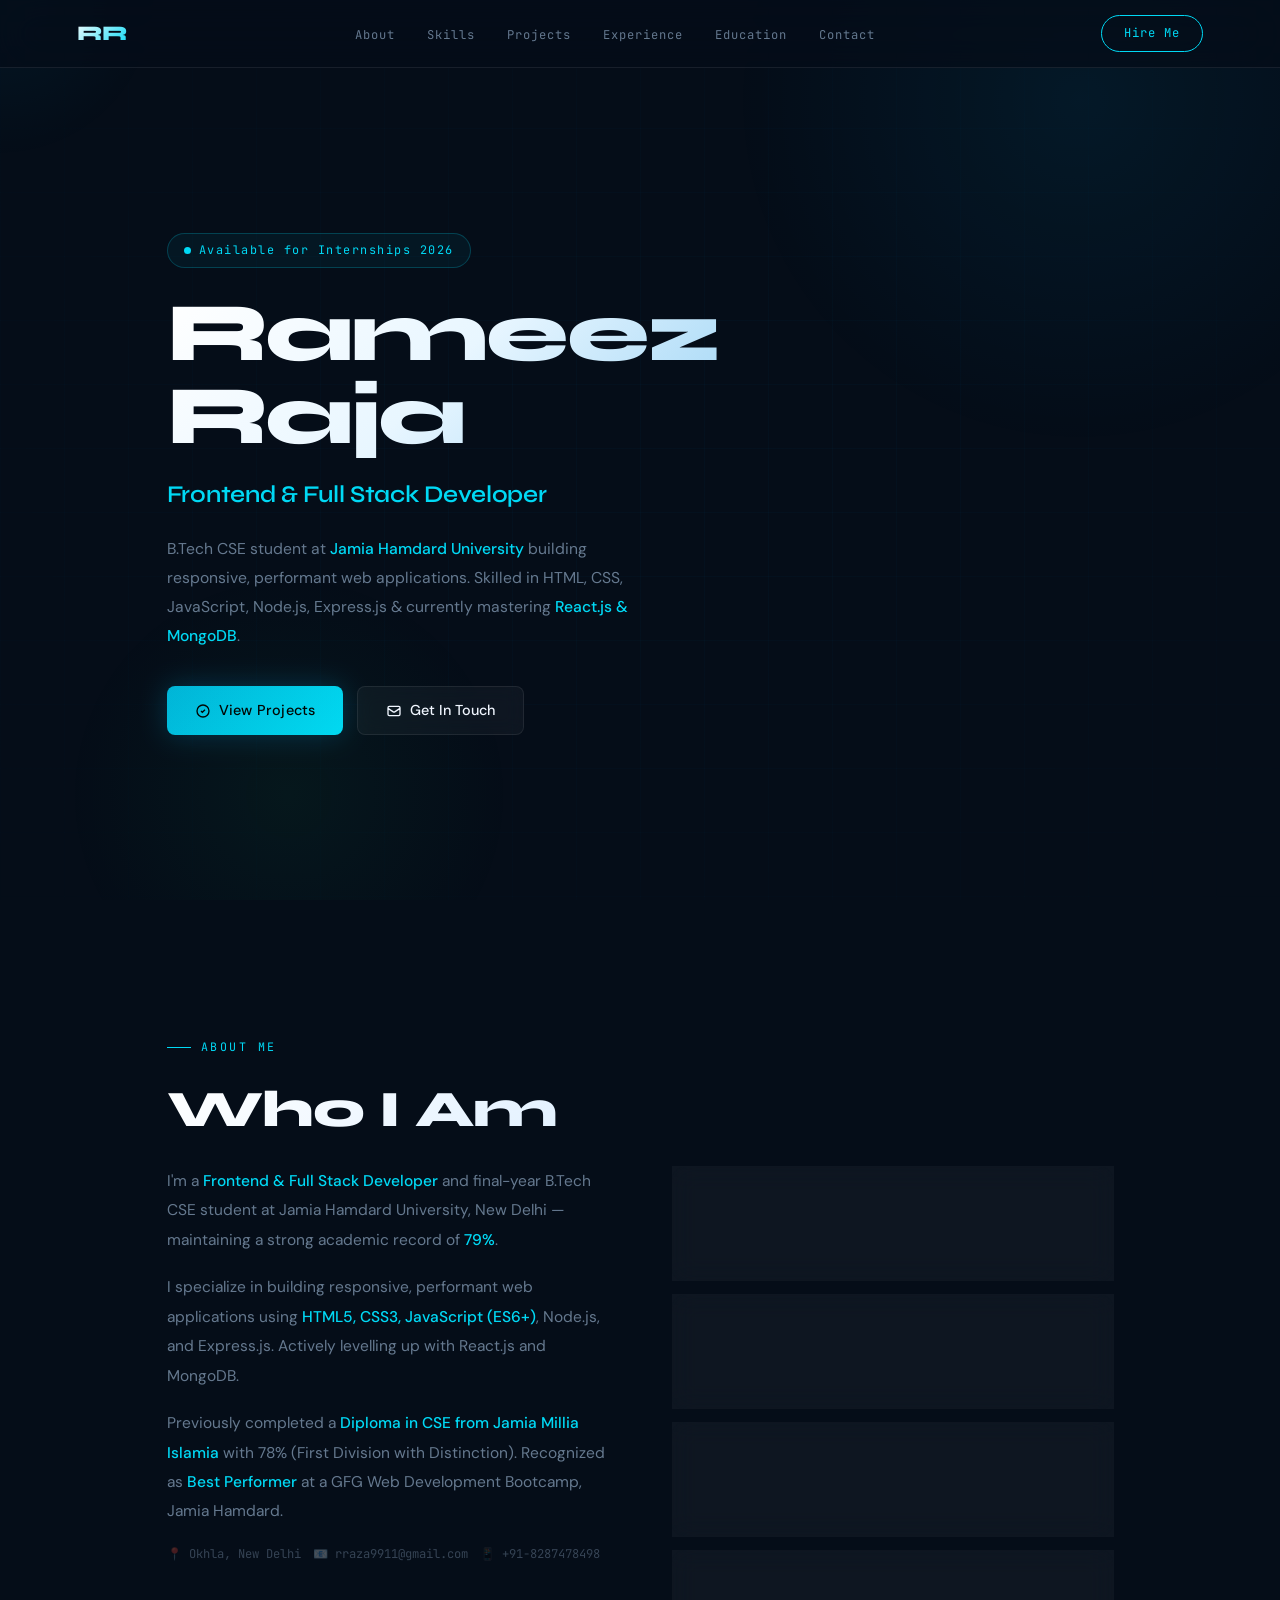
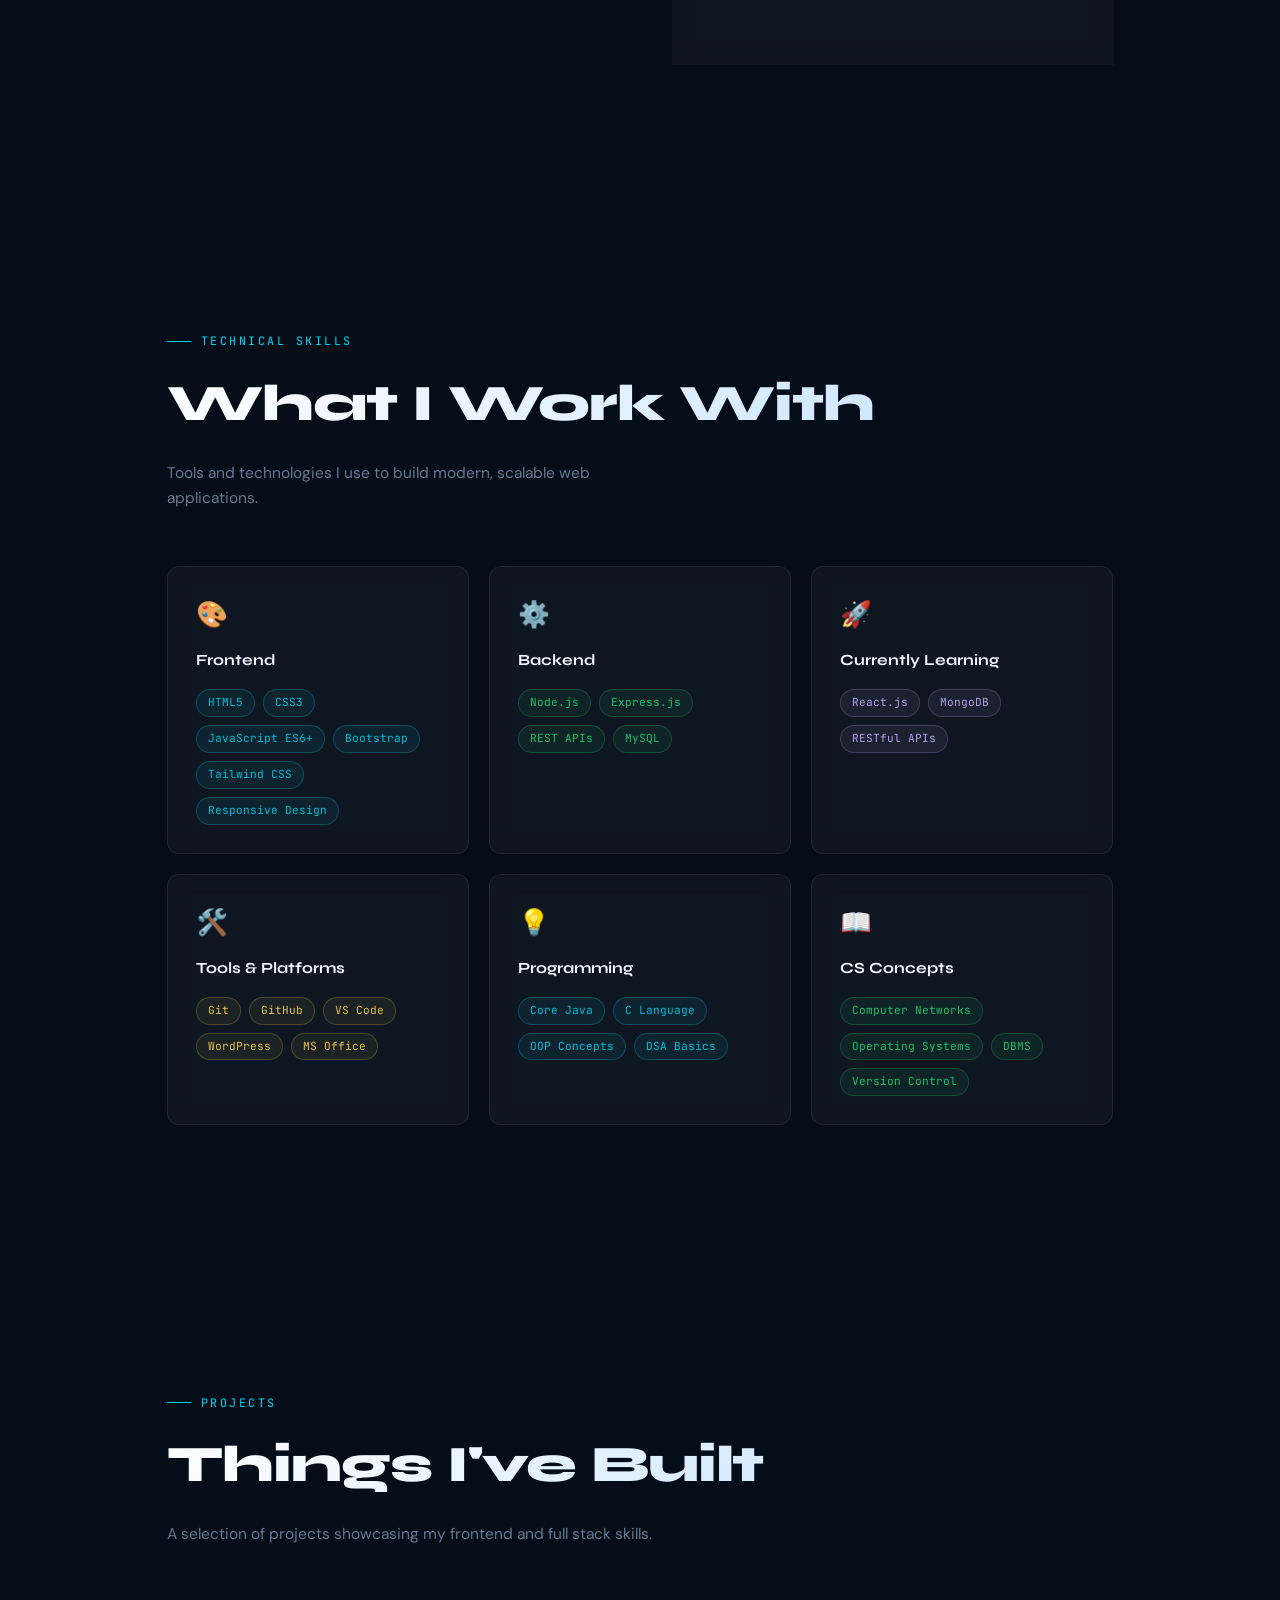
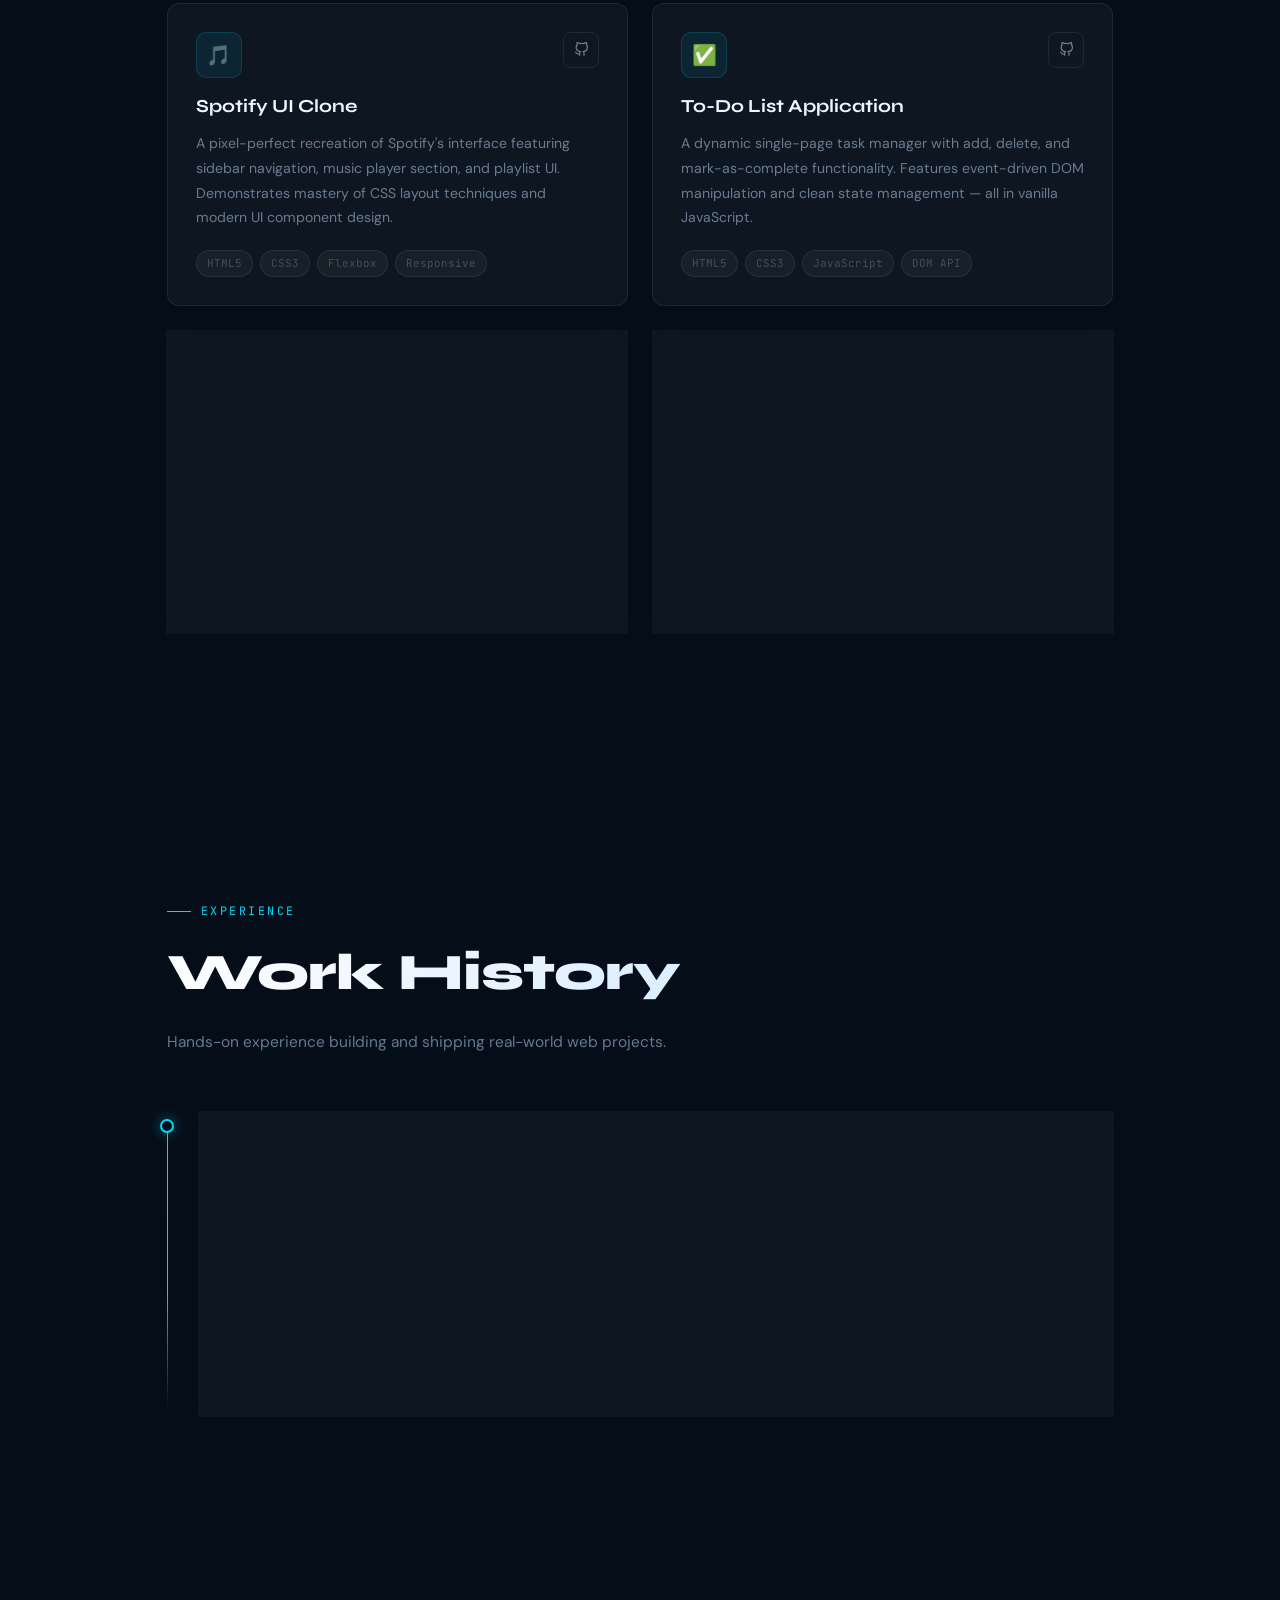
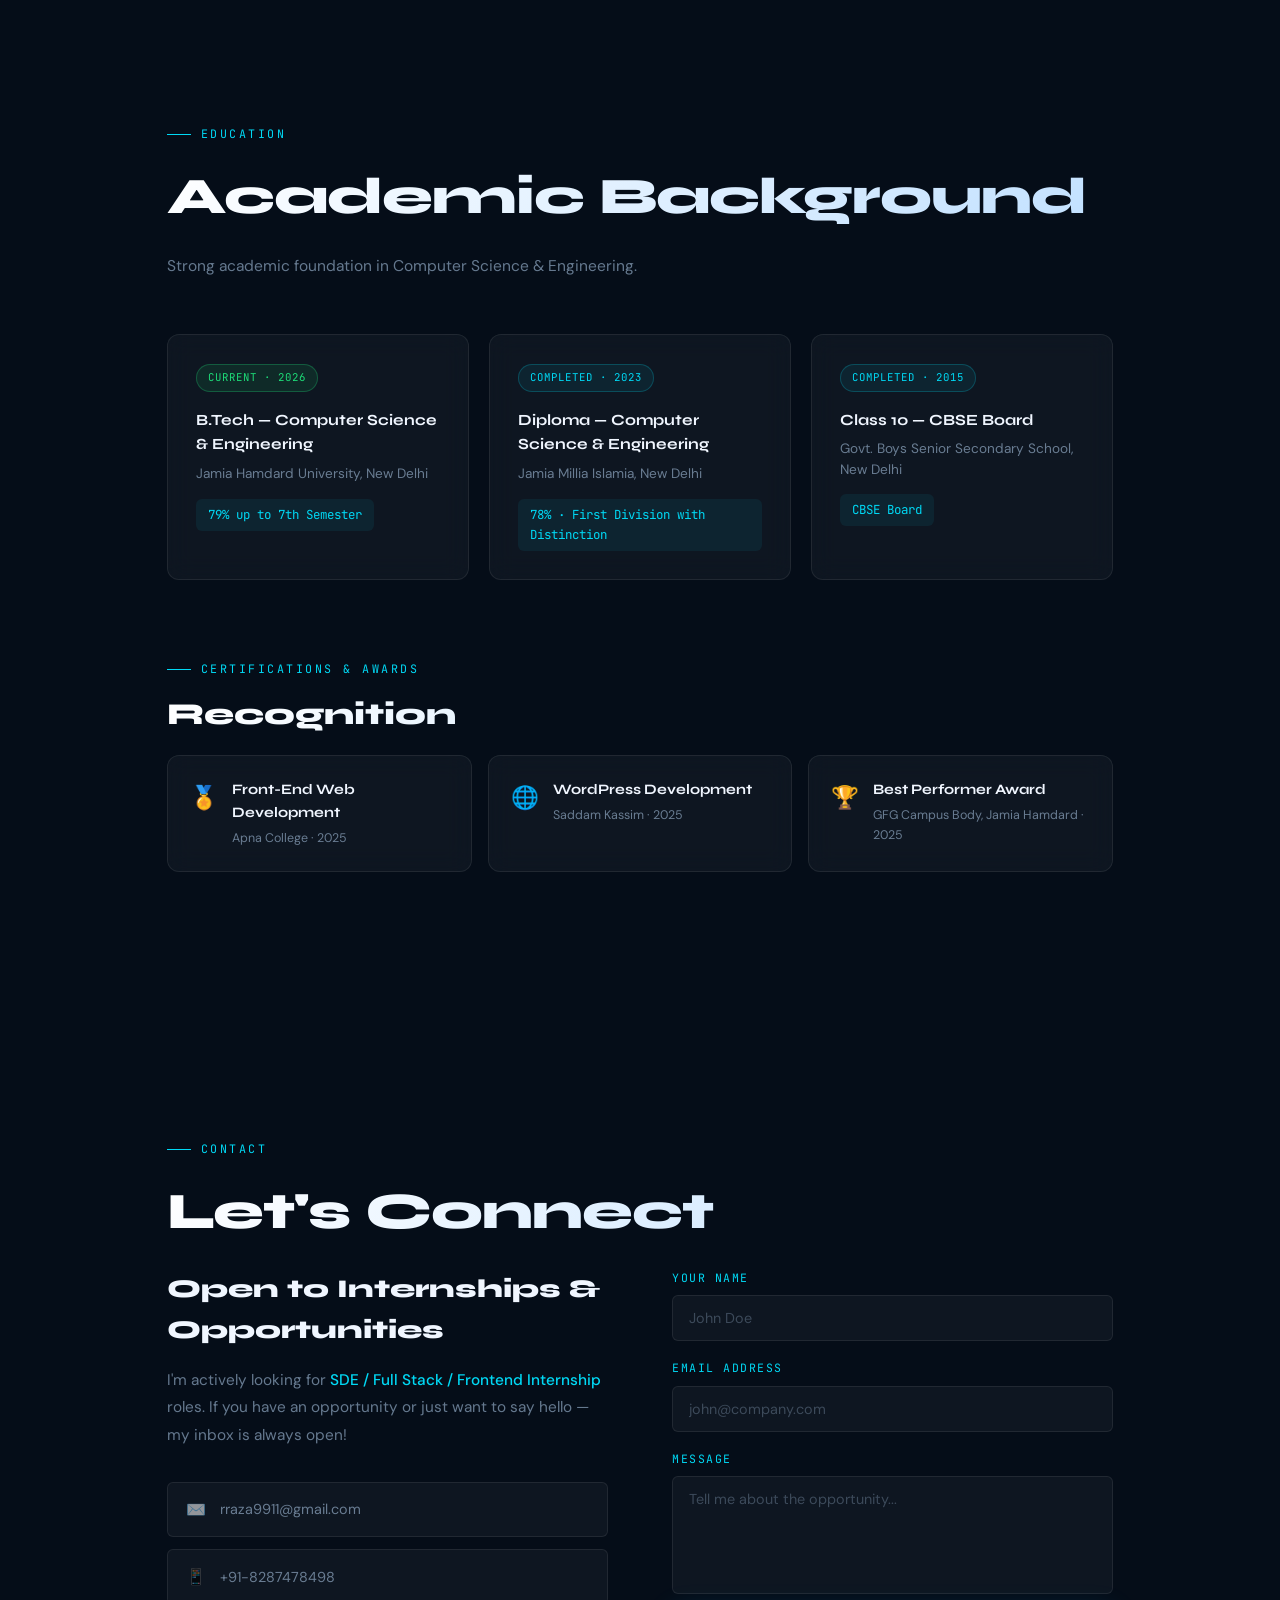
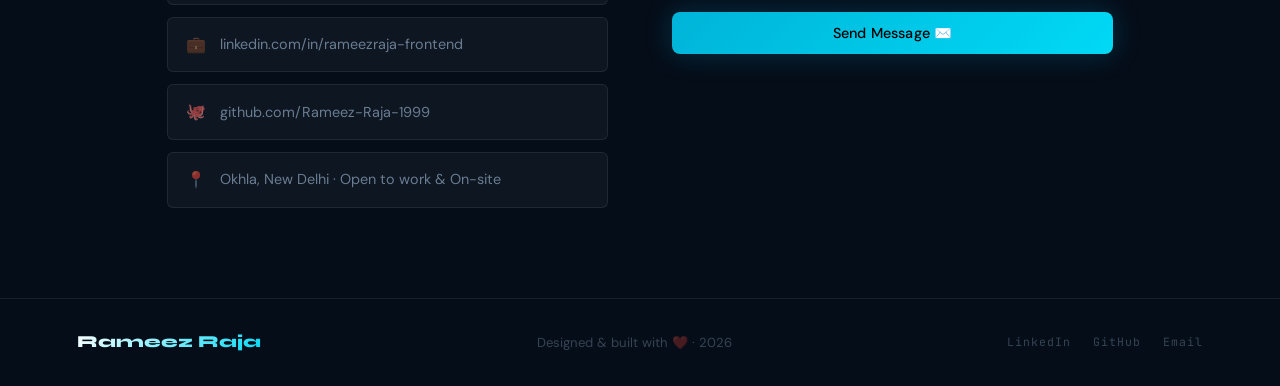
==== rameez-portfolio/index.html @ 429cf938 "uploding files on github" ====
<!DOCTYPE html>
<html lang="en">
<head>
<meta charset="UTF-8"/>
<meta name="viewport" content="width=device-width, initial-scale=1.0"/>
<title>Rameez Raja — Frontend Developer</title>
<link rel="preconnect" href="https://fonts.googleapis.com"/>
<link rel="preconnect" href="https://fonts.gstatic.com" crossorigin/>
<link href="https://fonts.googleapis.com/css2?family=Syne:wght@400;600;700;800&family=DM+Sans:ital,opsz,wght@0,9..40,300;0,9..40,400;0,9..40,500;1,9..40,300&family=JetBrains+Mono:wght@300;400;500&display=swap" rel="stylesheet"/>
<link rel="stylesheet" href="style.css"/>
</head>
<body>

<div class="grid-bg"></div>
<div class="cursor-glow" id="cursorGlow"></div>

<!-- MOBILE MENU -->
<div class="mobile-menu" id="mobileMenu">
  <a href="#about"      onclick="closeMobile()">About</a>
  <a href="#skills"     onclick="closeMobile()">Skills</a>
  <a href="#projects"   onclick="closeMobile()">Projects</a>
  <a href="#experience" onclick="closeMobile()">Experience</a>
  <a href="#education"  onclick="closeMobile()">Education</a>
  <a href="#contact"    onclick="closeMobile()">Contact</a>
</div>

<!-- NAVBAR -->
<nav id="navbar">
  <a href="#" class="nav-logo">RR</a>
  <ul class="nav-links">
    <li><a href="#about">About</a></li>
    <li><a href="#skills">Skills</a></li>
    <li><a href="#projects">Projects</a></li>
    <li><a href="#experience">Experience</a></li>
    <li><a href="#education">Education</a></li>
    <li><a href="#contact">Contact</a></li>
  </ul>
  <a href="mailto:rraza9911@gmail.com" class="nav-cta">Hire Me</a>
  <div class="hamburger" id="hamburger" onclick="toggleMenu()">
    <span></span><span></span><span></span>
  </div>
</nav>

<!-- ═══ HERO ═══ -->
<section id="hero">
  <div class="hero-glow-1"></div>
  <div class="hero-glow-2"></div>
  <div class="container">
    <div class="hero-inner">

      <!-- LEFT: Text -->
      <div class="hero-content">
        <div class="hero-tag">
          <span class="hero-tag-dot"></span>
          Available for Internships 2026
        </div>
        <h1 class="hero-name">Rameez<br/>Raja</h1>
        <div class="hero-title">Frontend &amp; Full Stack Developer</div>
        <p class="hero-desc">
          B.Tech CSE student at <span class="hl">Jamia Hamdard University</span> building responsive,
          performant web applications. Skilled in HTML, CSS, JavaScript, Node.js, Express.js &amp;
          currently mastering <span class="hl">React.js &amp; MongoDB</span>.
        </p>
        <div class="hero-btns">
          <a href="#projects" class="btn-primary">
            <svg width="16" height="16" fill="none" stroke="currentColor" stroke-width="2" viewBox="0 0 24 24"><path d="M9 12l2 2 4-4m6 2a9 9 0 11-18 0 9 9 0 0118 0z"/></svg>
            View Projects
          </a>
          <a href="mailto:rraza9911@gmail.com" class="btn-outline">
            <svg width="16" height="16" fill="none" stroke="currentColor" stroke-width="2" viewBox="0 0 24 24"><path d="M3 8l7.89 5.26a2 2 0 002.22 0L21 8M5 19h14a2 2 0 002-2V7a2 2 0 00-2-2H5a2 2 0 00-2 2v10a2 2 0 002 2z"/></svg>
            Get In Touch
          </a>
        </div>
      </div>

      <!-- RIGHT: Code card -->
      <!-- <div class="hero-visual">
        <div class="code-card">
          <div class="code-card-header">
            <div class="dot-red"></div>
            <div class="dot-yellow"></div>
            <div class="dot-green-d"></div>
            <span class="code-file">developer.js</span>
          </div>
          <div class="code-body">
            <div class="code-line"><span class="c-ln">1</span><span class="c-kw">const</span> <span class="c-fn">developer</span> <span class="c-wh">=</span> <span class="c-wh">{</span></div>
            <div class="code-line"><span class="c-ln">2</span>&nbsp;&nbsp;<span class="c-cy">name</span><span class="c-wh">:</span> <span class="c-str">'Rameez Raja'</span><span class="c-wh">,</span></div>
            <div class="code-line"><span class="c-ln">3</span>&nbsp;&nbsp;<span class="c-cy">role</span><span class="c-wh">:</span> <span class="c-str">'Full Stack Dev'</span><span class="c-wh">,</span></div>
            <div class="code-line"><span class="c-ln">4</span>&nbsp;&nbsp;<span class="c-cy">stack</span><span class="c-wh">: [</span><span class="c-str">'HTML'</span><span class="c-wh">,</span> <span class="c-str">'CSS'</span><span class="c-wh">,</span></div>
            <div class="code-line"><span class="c-ln">5</span>&nbsp;&nbsp;&nbsp;&nbsp;&nbsp;&nbsp;&nbsp;&nbsp;&nbsp;&nbsp;<span class="c-str">'JS'</span><span class="c-wh">,</span> <span class="c-str">'Node'</span><span class="c-wh">,</span> <span class="c-str">'Express'</span><span class="c-wh">],</span></div>
            <div class="code-line"><span class="c-ln">6</span>&nbsp;&nbsp;<span class="c-cy">learning</span><span class="c-wh">: [</span><span class="c-str">'React.js'</span><span class="c-wh">,</span> <span class="c-str">'MongoDB'</span><span class="c-wh">],</span></div>
            <div class="code-line"><span class="c-ln">7</span>&nbsp;&nbsp;<span class="c-cy">cgpa</span><span class="c-wh">:</span> <span class="c-num">79</span><span class="c-wh">,</span></div>
            <div class="code-line"><span class="c-ln">8</span>&nbsp;&nbsp;<span class="c-cy">openTo</span><span class="c-wh">:</span> <span class="c-str">'Internships'</span><span class="c-wh">,</span></div>
            <div class="code-line"><span class="c-ln">9</span>&nbsp;&nbsp;<span class="c-fn">build</span><span class="c-wh">: () =&gt;</span> <span class="c-gr">'scalable apps'</span></div>
            <div class="code-line"><span class="c-ln">10</span><span class="c-wh">};</span></div>
            <div class="code-line"><span class="c-ln">11</span>&nbsp;</div>
            <div class="code-line"><span class="c-ln">12</span><span class="c-cm">// crafting clean UI ✨</span></div>
          </div>
        </div>
        <div class="hero-stats">
          <div class="stat-chip">
            <div class="stat-num">4+</div>
            <div class="stat-lbl">PROJECTS</div>
          </div>
          <div class="stat-chip">
            <div class="stat-num">79%</div>
            <div class="stat-lbl">CGPA</div>
          </div>
          <div class="stat-chip">
            <div class="stat-num">3</div>
            <div class="stat-lbl">CERTS</div>
          </div>
        </div>
      </div> -->

    </div>
  </div>
</section>

<!-- ═══ ABOUT ═══ -->
<section id="about">
  <div class="container">
    <div class="reveal">
      <div class="section-label">About Me</div>
      <h2 class="section-title">Who I Am</h2>
    </div>
    <div class="about-grid reveal">
      <div class="about-text">
        <p>
          I'm a <span class="hl">Frontend &amp; Full Stack Developer</span> and final-year B.Tech CSE
          student at Jamia Hamdard University, New Delhi — maintaining a strong academic record of
          <span class="hl">79%</span>.
        </p>
        <p>
          I specialize in building responsive, performant web applications using
          <span class="hl">HTML5, CSS3, JavaScript (ES6+)</span>, Node.js, and Express.js.
          Actively levelling up with React.js and MongoDB.
        </p>
        <p>
          Previously completed a <span class="hl">Diploma in CSE from Jamia Millia Islamia</span>
          with 78% (First Division with Distinction). Recognized as
          <span class="hl">Best Performer</span> at a GFG Web Development Bootcamp, Jamia Hamdard.
        </p>
        <div class="about-meta">
          <span>📍 Okhla, New Delhi</span>
          <span>📧 rraza9911@gmail.com</span>
          <span>📱 +91-8287478498</span>
        </div>
      </div>
      <div class="about-cards">
        <div class="about-card">
          <div class="about-card-icon">🎯</div>
          <div>
            <h4>Goal-Oriented</h4>
            <p>Seeking SDE / Full Stack Internship roles at product-based companies in 2026.</p>
          </div>
        </div>
        <div class="about-card">
          <div class="about-card-icon">🏆</div>
          <div>
            <h4>Best Performer Award</h4>
            <p>Recognized by GFG Campus Body, Jamia Hamdard for exceptional Web Dev Bootcamp performance.</p>
          </div>
        </div>
        <div class="about-card">
          <div class="about-card-icon">📚</div>
          <div>
            <h4>Continuous Learner</h4>
            <p>Currently deepening expertise in React.js, MongoDB, and RESTful API design.</p>
          </div>
        </div>
        <div class="about-card">
          <div class="about-card-icon">💻</div>
          <div>
            <h4>Clean Code Advocate</h4>
            <p>Focused on performance optimization, scalable design, and maintainable codebases.</p>
          </div>
        </div>
      </div>
    </div>
  </div>
</section>

<!-- ═══ SKILLS ═══ -->
<section id="skills">
  <div class="container">
    <div class="reveal">
      <div class="section-label">Technical Skills</div>
      <h2 class="section-title">What I Work With</h2>
      <p class="section-sub">Tools and technologies I use to build modern, scalable web applications.</p>
    </div>
    <div class="skills-grid reveal">
      <div class="skill-category">
        <div class="skill-cat-icon">🎨</div>
        <div class="skill-cat-title">Frontend</div>
        <div class="skill-tags">
          <span class="skill-tag cyan">HTML5</span>
          <span class="skill-tag cyan">CSS3</span>
          <span class="skill-tag cyan">JavaScript ES6+</span>
          <span class="skill-tag cyan">Bootstrap</span>
          <span class="skill-tag cyan">Tailwind CSS</span>
          <span class="skill-tag cyan">Responsive Design</span>
        </div>
      </div>
      <div class="skill-category">
        <div class="skill-cat-icon">⚙️</div>
        <div class="skill-cat-title">Backend</div>
        <div class="skill-tags">
          <span class="skill-tag green">Node.js</span>
          <span class="skill-tag green">Express.js</span>
          <span class="skill-tag green">REST APIs</span>
          <span class="skill-tag green">MySQL</span>
        </div>
      </div>
      <div class="skill-category">
        <div class="skill-cat-icon">🚀</div>
        <div class="skill-cat-title">Currently Learning</div>
        <div class="skill-tags">
          <span class="skill-tag purple">React.js</span>
          <span class="skill-tag purple">MongoDB</span>
          <span class="skill-tag purple">RESTful APIs</span>
        </div>
      </div>
      <div class="skill-category">
        <div class="skill-cat-icon">🛠️</div>
        <div class="skill-cat-title">Tools &amp; Platforms</div>
        <div class="skill-tags">
          <span class="skill-tag yellow">Git</span>
          <span class="skill-tag yellow">GitHub</span>
          <span class="skill-tag yellow">VS Code</span>
          <span class="skill-tag yellow">WordPress</span>
          <span class="skill-tag yellow">MS Office</span>
        </div>
      </div>
      <div class="skill-category">
        <div class="skill-cat-icon">💡</div>
        <div class="skill-cat-title">Programming</div>
        <div class="skill-tags">
          <span class="skill-tag cyan">Core Java</span>
          <span class="skill-tag cyan">C Language</span>
          <span class="skill-tag cyan">OOP Concepts</span>
          <span class="skill-tag cyan">DSA Basics</span>
        </div>
      </div>
      <div class="skill-category">
        <div class="skill-cat-icon">📖</div>
        <div class="skill-cat-title">CS Concepts</div>
        <div class="skill-tags">
          <span class="skill-tag green">Computer Networks</span>
          <span class="skill-tag green">Operating Systems</span>
          <span class="skill-tag green">DBMS</span>
          <span class="skill-tag green">Version Control</span>
        </div>
      </div>
    </div>
  </div>
</section>

<!-- ═══ PROJECTS ═══ -->
<section id="projects">
  <div class="container">
    <div class="reveal">
      <div class="section-label">Projects</div>
      <h2 class="section-title">Things I've Built</h2>
      <p class="section-sub">A selection of projects showcasing my frontend and full stack skills.</p>
    </div>
    <div class="projects-grid reveal">

      <div class="project-card">
        <div class="project-header">
          <div class="project-icon">🎵</div>
          <div class="project-links">
            <a href="https://github.com/Rameez-Raja-1999" target="_blank" class="project-link" title="GitHub">
              <svg width="15" height="15" fill="none" stroke="currentColor" stroke-width="2" viewBox="0 0 24 24"><path d="M9 19c-5 1.5-5-2.5-7-3m14 6v-3.87a3.37 3.37 0 00-.94-2.61c3.14-.35 6.44-1.54 6.44-7A5.44 5.44 0 0020 4.77 5.07 5.07 0 0019.91 1S18.73.65 16 2.48a13.38 13.38 0 00-7 0C6.27.65 5.09 1 5.09 1A5.07 5.07 0 005 4.77a5.44 5.44 0 00-1.5 3.78c0 5.42 3.3 6.61 6.44 7A3.37 3.37 0 009 18.13V22"/></svg>
            </a>
          </div>
        </div>
        <div class="project-title">Spotify UI Clone</div>
        <div class="project-desc">A pixel-perfect recreation of Spotify's interface featuring sidebar navigation, music player section, and playlist UI. Demonstrates mastery of CSS layout techniques and modern UI component design.</div>
        <div class="project-tech">
          <span class="tech-badge">HTML5</span>
          <span class="tech-badge">CSS3</span>
          <span class="tech-badge">Flexbox</span>
          <span class="tech-badge">Responsive</span>
        </div>
      </div>

      <div class="project-card">
        <div class="project-header">
          <div class="project-icon">✅</div>
          <div class="project-links">
            <a href="https://github.com/Rameez-Raja-1999" target="_blank" class="project-link" title="GitHub">
              <svg width="15" height="15" fill="none" stroke="currentColor" stroke-width="2" viewBox="0 0 24 24"><path d="M9 19c-5 1.5-5-2.5-7-3m14 6v-3.87a3.37 3.37 0 00-.94-2.61c3.14-.35 6.44-1.54 6.44-7A5.44 5.44 0 0020 4.77 5.07 5.07 0 0019.91 1S18.73.65 16 2.48a13.38 13.38 0 00-7 0C6.27.65 5.09 1 5.09 1A5.07 5.07 0 005 4.77a5.44 5.44 0 00-1.5 3.78c0 5.42 3.3 6.61 6.44 7A3.37 3.37 0 009 18.13V22"/></svg>
            </a>
          </div>
        </div>
        <div class="project-title">To-Do List Application</div>
        <div class="project-desc">A dynamic single-page task manager with add, delete, and mark-as-complete functionality. Features event-driven DOM manipulation and clean state management — all in vanilla JavaScript.</div>
        <div class="project-tech">
          <span class="tech-badge">HTML5</span>
          <span class="tech-badge">CSS3</span>
          <span class="tech-badge">JavaScript</span>
          <span class="tech-badge">DOM API</span>
        </div>
      </div>

      <div class="project-card">
        <div class="project-header">
          <div class="project-icon">🎨</div>
          <div class="project-links">
            <a href="https://github.com/Rameez-Raja-1999" target="_blank" class="project-link" title="GitHub">
              <svg width="15" height="15" fill="none" stroke="currentColor" stroke-width="2" viewBox="0 0 24 24"><path d="M9 19c-5 1.5-5-2.5-7-3m14 6v-3.87a3.37 3.37 0 00-.94-2.61c3.14-.35 6.44-1.54 6.44-7A5.44 5.44 0 0020 4.77 5.07 5.07 0 0019.91 1S18.73.65 16 2.48a13.38 13.38 0 00-7 0C6.27.65 5.09 1 5.09 1A5.07 5.07 0 005 4.77a5.44 5.44 0 00-1.5 3.78c0 5.42 3.3 6.61 6.44 7A3.37 3.37 0 009 18.13V22"/></svg>
            </a>
          </div>
        </div>
        <div class="project-title">Random Colour Generator</div>
        <div class="project-desc">An interactive web app that generates random RGB colours on user interaction. Displays colour codes dynamically with a one-click copy-to-clipboard feature and instant visual feedback.</div>
        <div class="project-tech">
          <span class="tech-badge">HTML5</span>
          <span class="tech-badge">CSS3</span>
          <span class="tech-badge">JavaScript</span>
          <span class="tech-badge">Clipboard API</span>
        </div>
      </div>

      <div class="project-card">
        <div class="project-header">
          <div class="project-icon">🌐</div>
          <div class="project-links">
            <a href="https://github.com/Rameez-Raja-1999" target="_blank" class="project-link" title="GitHub">
              <svg width="15" height="15" fill="none" stroke="currentColor" stroke-width="2" viewBox="0 0 24 24"><path d="M9 19c-5 1.5-5-2.5-7-3m14 6v-3.87a3.37 3.37 0 00-.94-2.61c3.14-.35 6.44-1.54 6.44-7A5.44 5.44 0 0020 4.77 5.07 5.07 0 0019.91 1S18.73.65 16 2.48a13.38 13.38 0 00-7 0C6.27.65 5.09 1 5.09 1A5.07 5.07 0 005 4.77a5.44 5.44 0 00-1.5 3.78c0 5.42 3.3 6.61 6.44 7A3.37 3.37 0 009 18.13V22"/></svg>
            </a>
          </div>
        </div>
        <div class="project-title">Portfolio Website</div>
        <div class="project-desc">Designed and developed a personal portfolio showcasing projects, skills, and achievements. Optimized for performance and UX with fully responsive layouts and smooth animations.</div>
        <div class="project-tech">
          <span class="tech-badge">HTML5</span>
          <span class="tech-badge">CSS3</span>
          <span class="tech-badge">JavaScript</span>
          <span class="tech-badge">Responsive</span>
        </div>
      </div>

    </div>
  </div>
</section>

<!-- ═══ EXPERIENCE ═══ -->
<section id="experience">
  <div class="container">
    <div class="reveal">
      <div class="section-label">Experience</div>
      <h2 class="section-title">Work History</h2>
      <p class="section-sub">Hands-on experience building and shipping real-world web projects.</p>
    </div>
    <div class="timeline reveal">
      <div class="timeline-item">
        <div class="timeline-dot"></div>
        <div class="timeline-card">
          <div class="timeline-date">JAN 2026 — PRESENT</div>
          <div class="timeline-role">Frontend Developer — Personal Projects</div>
          <div class="timeline-org">Self-Employed &nbsp;·&nbsp; New Delhi, India</div>
          <ul class="timeline-points">
            <li>Developed responsive and interactive web applications using modern frontend technologies — HTML5, CSS3, and JavaScript ES6+.</li>
            <li>Improved UI/UX quality and performance through optimized coding practices and design patterns.</li>
            <li>Managed code repositories using Git &amp; GitHub, maintaining clean version control history across all projects.</li>
            <li>Built and deployed multiple frontend projects focused on cross-browser compatibility and accessibility.</li>
          </ul>
        </div>
      </div>
    </div>
  </div>
</section>

<!-- ═══ EDUCATION ═══ -->
<section id="education">
  <div class="container">
    <div class="reveal">
      <div class="section-label">Education</div>
      <h2 class="section-title">Academic Background</h2>
      <p class="section-sub">Strong academic foundation in Computer Science &amp; Engineering.</p>
    </div>
    <div class="edu-grid reveal">
      <div class="edu-card">
        <div class="edu-badge current">CURRENT · 2026</div>
        <div class="edu-degree">B.Tech — Computer Science &amp; Engineering</div>
        <div class="edu-school">Jamia Hamdard University, New Delhi</div>
        <div class="edu-score">79% up to 7th Semester</div>
      </div>
      <div class="edu-card">
        <div class="edu-badge completed">COMPLETED · 2023</div>
        <div class="edu-degree">Diploma — Computer Science &amp; Engineering</div>
        <div class="edu-school">Jamia Millia Islamia, New Delhi</div>
        <div class="edu-score">78% · First Division with Distinction</div>
      </div>
      <div class="edu-card">
        <div class="edu-badge completed">COMPLETED · 2015</div>
        <div class="edu-degree">Class 10 — CBSE Board</div>
        <div class="edu-school">Govt. Boys Senior Secondary School, New Delhi</div>
        <div class="edu-score">CBSE Board</div>
      </div>
    </div>

    <!-- CERTIFICATIONS -->
    <div class="reveal" style="margin-top:72px">
      <div class="section-label">Certifications &amp; Awards</div>
      <h3 class="cert-heading">Recognition</h3>
    </div>
    <div class="cert-list reveal">
      <div class="cert-card">
        <div class="cert-icon">🏅</div>
        <div>
          <div class="cert-name">Front-End Web Development</div>
          <div class="cert-by">Apna College · 2025</div>
        </div>
      </div>
      <div class="cert-card">
        <div class="cert-icon">🌐</div>
        <div>
          <div class="cert-name">WordPress Development</div>
          <div class="cert-by">Saddam Kassim · 2025</div>
        </div>
      </div>
      <div class="cert-card">
        <div class="cert-icon">🏆</div>
        <div>
          <div class="cert-name">Best Performer Award</div>
          <div class="cert-by">GFG Campus Body, Jamia Hamdard · 2025</div>
        </div>
      </div>
    </div>
  </div>
</section>

<!-- ═══ CONTACT ═══ -->
<section id="contact">
  <div class="container">
    <div class="reveal">
      <div class="section-label">Contact</div>
      <h2 class="section-title">Let's Connect</h2>
    </div>
    <div class="contact-inner reveal">
      <div class="contact-info">
        <h3>Open to Internships &amp; Opportunities</h3>
        <p>I'm actively looking for <strong class="hl">SDE / Full Stack / Frontend Internship</strong> roles. If you have an opportunity or just want to say hello — my inbox is always open!</p>
        <div class="contact-links">
          <a href="mailto:rraza9911@gmail.com" class="contact-link">
            <span class="contact-link-icon">✉️</span> rraza9911@gmail.com
          </a>
          <a href="tel:+918287478498" class="contact-link">
            <span class="contact-link-icon">📱</span> +91-8287478498
          </a>
          <a href="https://www.linkedin.com/in/rameez-raja-full-stack-developer" target="_blank" class="contact-link">
            <span class="contact-link-icon">💼</span> linkedin.com/in/rameezraja-frontend
          </a>
          <a href="https://github.com/Rameez-Raja-1999" target="_blank" class="contact-link">
            <span class="contact-link-icon">🐙</span> github.com/Rameez-Raja-1999
          </a>
          <a href="#" class="contact-link">
            <span class="contact-link-icon">📍</span> Okhla, New Delhi · Open to work  &amp; On-site
          </a>
        </div>
      </div>
      <form class="contact-form" onsubmit="handleSubmit(event)">
        <div class="form-group">
          <label>YOUR NAME</label>
          <input type="text" placeholder="John Doe" required/>
        </div>
        <div class="form-group">
          <label>EMAIL ADDRESS</label>
          <input type="email" placeholder="john@company.com" required/>
        </div>
        <div class="form-group">
          <label>MESSAGE</label>
          <textarea rows="5" placeholder="Tell me about the opportunity..." required></textarea>
        </div>
        <button type="submit" class="btn-primary btn-submit">
          Send Message ✉️
        </button>
      </form>
    </div>
  </div>
</section>

<!-- FOOTER -->
<footer>
  <span class="footer-logo">Rameez Raja</span>
  <span class="footer-copy">Designed &amp; built with ❤️ · 2026</span>
  <div class="footer-links">
    <a href="https://www.linkedin.com/in/rameez-raja-full-stack-developer" target="_blank">LinkedIn</a>
    <a href="https://github.com/Rameez-Raja-1999" target="_blank">GitHub</a>
    <a href="mailto:rraza9911@gmail.com">Email</a>
  </div>
</footer>

<script src="script.js"></script>
</body>
</html>
---- rameez-portfolio/style.css ----
/* ─────────────────────────────────────────
   RAMEEZ RAJA — PORTFOLIO STYLESHEET
   Dark + Glassmorphism · Fully Responsive
───────────────────────────────────────── */

/* ── RESET & TOKENS ── */
*, *::before, *::after { margin:0; padding:0; box-sizing:border-box; }

:root {
  --bg:        #050d18;
  --bg2:       #080f1e;
  --bg3:       #0c1628;
  --surface:   rgba(255,255,255,0.04);
  --surface2:  rgba(255,255,255,0.07);
  --border:    rgba(0,200,255,0.14);
  --border2:   rgba(255,255,255,0.08);
  --cyan:      #00d9f5;
  --cyan2:     #00b4d8;
  --green:     #1edc78;
  --white:     #f0f6ff;
  --muted:     rgba(180,210,240,0.55);
  --muted2:    rgba(180,210,240,0.28);
  --fd:        'Syne', sans-serif;
  --fb:        'DM Sans', sans-serif;
  --fm:        'JetBrains Mono', monospace;
  --r:         12px;
  --r-sm:      6px;
  --ease:      0.3s cubic-bezier(0.4,0,0.2,1);
}

html { scroll-behavior:smooth; }

body {
  font-family: var(--fb);
  background: var(--bg);
  color: var(--white);
  overflow-x: hidden;
  line-height: 1.6;
}

::selection { background:rgba(0,217,245,0.22); color:#fff; }

/* SCROLLBAR */
::-webkit-scrollbar { width:4px; }
::-webkit-scrollbar-track { background:var(--bg); }
::-webkit-scrollbar-thumb { background:var(--cyan2); border-radius:4px; }

/* GRID BG */
.grid-bg {
  position:fixed; inset:0; z-index:0; pointer-events:none;
  background-image:
    linear-gradient(rgba(0,180,255,0.028) 1px, transparent 1px),
    linear-gradient(90deg, rgba(0,180,255,0.028) 1px, transparent 1px);
  background-size:64px 64px;
  mask-image: radial-gradient(ellipse 80% 80% at 50% 50%, black 20%, transparent 100%);
}

/* CURSOR GLOW */
.cursor-glow {
  position:fixed; width:320px; height:320px; border-radius:50%;
  pointer-events:none; z-index:1; transform:translate(-50%,-50%);
  background:radial-gradient(circle, rgba(0,200,255,0.055) 0%, transparent 70%);
  transition:left .08s ease, top .08s ease;
}

/* ── NAVBAR ── */
nav {
  position:fixed; top:0; left:0; right:0; z-index:1000;
  height:68px; padding:0 6%;
  display:flex; align-items:center; justify-content:space-between;
  background:rgba(5,13,24,0.75);
  backdrop-filter:blur(22px);
  -webkit-backdrop-filter:blur(22px);
  border-bottom:1px solid var(--border2);
  transition:var(--ease);
}
nav.scrolled { background:rgba(5,13,24,0.96); }

.nav-logo {
  font-family:var(--fd); font-size:1.3rem; font-weight:800;
  background:linear-gradient(135deg,#fff 0%,var(--cyan) 100%);
  -webkit-background-clip:text; -webkit-text-fill-color:transparent;
  background-clip:text; text-decoration:none; letter-spacing:-0.5px;
}

.nav-links { display:flex; gap:2rem; list-style:none; }
.nav-links a {
  font-family:var(--fm); font-size:0.76rem; color:var(--muted);
  text-decoration:none; letter-spacing:1px;
  position:relative; padding-bottom:3px; transition:color var(--ease);
}
.nav-links a::after {
  content:''; position:absolute; bottom:0; left:0;
  width:0; height:1px; background:var(--cyan); transition:width var(--ease);
}
.nav-links a:hover,
.nav-links a.active { color:var(--cyan); }
.nav-links a:hover::after,
.nav-links a.active::after { width:100%; }

.nav-cta {
  font-family:var(--fm); font-size:0.76rem; padding:8px 22px;
  border:1px solid var(--cyan); border-radius:24px;
  color:var(--cyan); text-decoration:none; letter-spacing:1px;
  transition:var(--ease);
}
.nav-cta:hover { background:rgba(0,217,245,0.1); box-shadow:0 0 20px rgba(0,217,245,0.15); }

.hamburger { display:none; flex-direction:column; gap:5px; cursor:pointer; padding:6px; }
.hamburger span {
  display:block; width:22px; height:1.5px;
  background:var(--muted); border-radius:2px; transition:var(--ease);
}
.hamburger.open span:nth-child(1) { transform:translateY(6.5px) rotate(45deg); }
.hamburger.open span:nth-child(2) { opacity:0; }
.hamburger.open span:nth-child(3) { transform:translateY(-6.5px) rotate(-45deg); }

/* MOBILE MENU */
.mobile-menu {
  display:none; flex-direction:column;
  position:fixed; top:68px; left:0; right:0; z-index:999;
  background:rgba(5,13,24,0.97);
  backdrop-filter:blur(24px);
  padding:24px 6% 32px; gap:0;
  border-bottom:1px solid var(--border2);
  transform:translateY(-8px); opacity:0;
  transition:opacity .25s ease, transform .25s ease;
}
.mobile-menu.open { display:flex; opacity:1; transform:translateY(0); }
.mobile-menu a {
  color:var(--muted); text-decoration:none;
  font-family:var(--fm); font-size:0.9rem; letter-spacing:1px;
  padding:14px 0; border-bottom:1px solid var(--border2);
  transition:color var(--ease);
}
.mobile-menu a:last-child { border-bottom:none; }
.mobile-menu a:hover { color:var(--cyan); }

/* ── SECTIONS ── */
section { position:relative; z-index:2; }
.container { max-width:1100px; margin:0 auto; padding:0 6%; }

/* ── HERO ── */
#hero {
  min-height:100vh; display:flex; align-items:center;
  padding-top:68px; overflow:hidden; position:relative;
}
.hero-glow-1 {
  position:absolute; width:700px; height:700px; border-radius:50%; pointer-events:none;
  background:radial-gradient(circle,rgba(0,180,255,0.07) 0%,transparent 70%);
  top:-250px; right:-150px;
}
.hero-glow-2 {
  position:absolute; width:450px; height:450px; border-radius:50%; pointer-events:none;
  background:radial-gradient(circle,rgba(30,220,120,0.05) 0%,transparent 70%);
  bottom:-120px; left:5%;
}
.hero-inner {
  display:grid; grid-template-columns:1fr 1fr;
  gap:64px; align-items:center; width:100%;
  padding:60px 0;
}

/* Hero tag */
.hero-tag {
  display:inline-flex; align-items:center; gap:8px;
  font-family:var(--fm); font-size:0.74rem; color:var(--cyan);
  letter-spacing:1.5px; margin-bottom:24px;
  padding:7px 16px; border:1px solid rgba(0,217,245,0.22);
  border-radius:24px; background:rgba(0,217,245,0.05);
}
.hero-tag-dot {
  width:7px; height:7px; border-radius:50%; background:var(--cyan);
  animation:pulse 2s ease-in-out infinite;
}
@keyframes pulse {
  0%,100% { opacity:1; transform:scale(1); }
  50% { opacity:0.4; transform:scale(0.75); }
}

.hero-name {
  font-family:var(--fd);
  font-size:clamp(3.2rem,6.5vw,5.8rem);
  font-weight:800; line-height:1; letter-spacing:-2.5px; margin-bottom:18px;
  background:linear-gradient(135deg,#fff 0%,#e8f6ff 50%,#9dd4f5 100%);
  -webkit-background-clip:text; -webkit-text-fill-color:transparent; background-clip:text;
}
.hero-title {
  font-family:var(--fd); font-size:clamp(1rem,2.2vw,1.5rem);
  font-weight:600; color:var(--cyan); margin-bottom:20px; letter-spacing:-0.3px;
}
.hero-desc {
  font-size:0.98rem; color:var(--muted); line-height:1.85;
  max-width:500px; margin-bottom:36px;
}
.hl { color:var(--cyan); font-weight:500; }

.hero-btns { display:flex; gap:14px; flex-wrap:wrap; }

/* Buttons */
.btn-primary {
  display:inline-flex; align-items:center; gap:8px;
  padding:12px 28px; border-radius:8px; font-size:0.9rem; font-weight:500;
  background:linear-gradient(135deg,var(--cyan2),var(--cyan));
  color:#000; text-decoration:none; border:none; cursor:pointer;
  transition:var(--ease); letter-spacing:0.2px;
  box-shadow:0 0 28px rgba(0,180,255,0.22);
}
.btn-primary:hover { transform:translateY(-2px); box-shadow:0 8px 32px rgba(0,180,255,0.35); }
.btn-outline {
  display:inline-flex; align-items:center; gap:8px;
  padding:12px 28px; border-radius:8px; font-size:0.9rem; font-weight:500;
  border:1px solid var(--border2); color:var(--white); text-decoration:none;
  background:var(--surface); backdrop-filter:blur(10px); transition:var(--ease);
}
.btn-outline:hover { border-color:var(--cyan); color:var(--cyan); background:rgba(0,217,245,0.05); }
.btn-submit { width:100%; justify-content:center; font-family:var(--fb); }

/* Code card */
.code-card {
  background:rgba(8,15,30,0.92); border:1px solid var(--border);
  border-radius:var(--r); padding:24px;
  backdrop-filter:blur(20px); position:relative; overflow:hidden;
  box-shadow:0 24px 64px rgba(0,0,0,0.5), inset 0 1px 0 rgba(255,255,255,0.04);
}
.code-card::before {
  content:''; position:absolute; top:0; left:0; right:0; height:1px;
  background:linear-gradient(90deg,transparent,var(--cyan),transparent);
}
.code-card-header {
  display:flex; align-items:center; gap:7px;
  margin-bottom:20px; padding-bottom:16px; border-bottom:1px solid var(--border2);
}
.dot-red    { width:11px; height:11px; border-radius:50%; background:#ff5f57; }
.dot-yellow { width:11px; height:11px; border-radius:50%; background:#febc2e; }
.dot-green-d{ width:11px; height:11px; border-radius:50%; background:#28c840; }
.code-file  { font-family:var(--fm); font-size:0.72rem; color:var(--muted2); margin-left:auto; }

.code-body { font-family:var(--fm); font-size:0.8rem; line-height:1.9; }
.code-line  { display:flex; }
.c-ln  { color:rgba(180,210,240,0.2); margin-right:16px; font-size:0.7rem; user-select:none; min-width:18px; }
.c-kw  { color:#c792ea; }
.c-fn  { color:#82aaff; }
.c-str { color:#c3e88d; }
.c-num { color:#f78c6c; }
.c-cm  { color:rgba(180,210,240,0.32); font-style:italic; }
.c-cy  { color:var(--cyan); }
.c-gr  { color:var(--green); }
.c-wh  { color:var(--white); }

.hero-stats { display:grid; grid-template-columns:repeat(3,1fr); gap:12px; margin-top:14px; }
.stat-chip {
  padding:14px 8px; text-align:center;
  background:var(--surface); border:1px solid var(--border2); border-radius:10px;
  backdrop-filter:blur(10px); transition:var(--ease);
}
.stat-chip:hover { border-color:var(--border); background:var(--surface2); }
.stat-num { font-family:var(--fd); font-size:1.5rem; font-weight:700; color:var(--cyan); }
.stat-lbl { font-size:0.68rem; color:var(--muted2); letter-spacing:1.5px; margin-top:3px; }

/* ── SECTION SHARED ── */
.section-label {
  display:inline-flex; align-items:center; gap:10px;
  font-family:var(--fm); font-size:0.73rem; color:var(--cyan);
  letter-spacing:2.5px; text-transform:uppercase; margin-bottom:12px;
}
.section-label::before { content:''; width:24px; height:1px; background:var(--cyan); }
.section-title {
  font-family:var(--fd);
  font-size:clamp(2rem,4vw,3.2rem);
  font-weight:800; letter-spacing:-1px; margin-bottom:16px;
  background:linear-gradient(135deg,#fff 0%,#c0e0ff 100%);
  -webkit-background-clip:text; -webkit-text-fill-color:transparent; background-clip:text;
}
.section-sub { color:var(--muted); font-size:0.97rem; max-width:500px; margin-bottom:56px; }

/* ── ABOUT ── */
#about { padding:130px 0; }
.about-grid { display:grid; grid-template-columns:1fr 1fr; gap:64px; align-items:start; }
.about-text p { color:var(--muted); line-height:1.9; margin-bottom:18px; font-size:0.97rem; }
.about-meta {
  display:flex; flex-wrap:wrap; gap:12px; margin-top:8px;
  font-family:var(--fm); font-size:0.76rem; color:var(--muted2);
}
.about-cards { display:flex; flex-direction:column; gap:14px; }
.about-card {
  padding:20px 22px; background:var(--surface);
  border:1px solid var(--border2); border-radius:var(--r);
  display:flex; align-items:flex-start; gap:16px; transition:var(--ease);
  backdrop-filter:blur(12px);
}
.about-card:hover { border-color:var(--border); background:var(--surface2); transform:translateX(4px); }
.about-card-icon {
  width:42px; height:42px; border-radius:10px; flex-shrink:0;
  display:flex; align-items:center; justify-content:center;
  background:rgba(0,217,245,0.09); border:1px solid rgba(0,217,245,0.18); font-size:1.1rem;
}
.about-card h4 { font-family:var(--fd); font-size:0.95rem; font-weight:700; margin-bottom:5px; }
.about-card p  { font-size:0.83rem; color:var(--muted); margin:0; line-height:1.6; }

/* ── SKILLS ── */
#skills { padding:130px 0; }
.skills-grid { display:grid; grid-template-columns:repeat(3,1fr); gap:20px; }
.skill-category {
  padding:28px; background:var(--surface);
  border:1px solid var(--border2); border-radius:var(--r);
  transition:var(--ease); backdrop-filter:blur(12px);
  position:relative; overflow:hidden;
}
.skill-category::before {
  content:''; position:absolute; top:0; left:0; right:0; height:2px;
  background:linear-gradient(90deg,var(--cyan),var(--green));
  transform:scaleX(0); transform-origin:left; transition:var(--ease);
}
.skill-category:hover { border-color:var(--border); background:var(--surface2); }
.skill-category:hover::before { transform:scaleX(1); }
.skill-cat-icon  { font-size:1.6rem; margin-bottom:12px; }
.skill-cat-title { font-family:var(--fd); font-size:0.97rem; font-weight:700; margin-bottom:16px; }
.skill-tags      { display:flex; flex-wrap:wrap; gap:8px; }
.skill-tag {
  font-family:var(--fm); font-size:0.7rem; padding:4px 11px;
  border-radius:20px; border:1px solid; transition:var(--ease); cursor:default;
}
.skill-tag:hover { transform:translateY(-2px); }
.skill-tag.cyan   { color:rgba(0,217,245,0.85);    border-color:rgba(0,217,245,0.22);    background:rgba(0,217,245,0.07); }
.skill-tag.green  { color:rgba(30,220,120,0.85);   border-color:rgba(30,220,120,0.22);   background:rgba(30,220,120,0.07); }
.skill-tag.purple { color:rgba(200,180,255,0.88);  border-color:rgba(200,180,255,0.22);  background:rgba(200,180,255,0.07); }
.skill-tag.yellow { color:rgba(255,220,80,0.88);   border-color:rgba(255,220,80,0.22);   background:rgba(255,220,80,0.06); }

/* ── PROJECTS ── */
#projects { padding:130px 0; }
.projects-grid { display:grid; grid-template-columns:repeat(2,1fr); gap:24px; }
.project-card {
  background:var(--surface); border:1px solid var(--border2); border-radius:var(--r);
  padding:28px; transition:var(--ease); backdrop-filter:blur(12px);
  display:flex; flex-direction:column; position:relative; overflow:hidden;
}
.project-card::after {
  content:''; position:absolute; inset:0; border-radius:var(--r);
  background:linear-gradient(135deg,rgba(0,217,245,0.03),transparent);
  opacity:0; transition:var(--ease);
}
.project-card:hover {
  border-color:rgba(0,217,245,0.28); transform:translateY(-5px);
  box-shadow:0 24px 56px rgba(0,0,0,0.4), 0 0 0 1px rgba(0,217,245,0.1);
}
.project-card:hover::after { opacity:1; }
.project-header {
  display:flex; align-items:flex-start; justify-content:space-between; margin-bottom:14px;
}
.project-icon {
  width:46px; height:46px; border-radius:10px;
  display:flex; align-items:center; justify-content:center; font-size:1.25rem;
  background:rgba(0,217,245,0.08); border:1px solid rgba(0,217,245,0.16);
}
.project-links { display:flex; gap:10px; }
.project-link {
  width:36px; height:36px; border-radius:8px;
  display:flex; align-items:center; justify-content:center;
  border:1px solid var(--border2); color:var(--muted);
  text-decoration:none; transition:var(--ease);
}
.project-link:hover { border-color:var(--cyan); color:var(--cyan); background:rgba(0,217,245,0.07); }
.project-title { font-family:var(--fd); font-size:1.15rem; font-weight:700; margin-bottom:10px; }
.project-desc  { font-size:0.88rem; color:var(--muted); line-height:1.75; margin-bottom:20px; flex:1; }
.project-tech  { display:flex; flex-wrap:wrap; gap:7px; margin-top:auto; }
.tech-badge {
  font-family:var(--fm); font-size:0.68rem; padding:4px 10px; border-radius:20px;
  background:rgba(255,255,255,0.04); border:1px solid var(--border2); color:var(--muted2);
  transition:var(--ease);
}
.project-card:hover .tech-badge { border-color:rgba(0,217,245,0.18); color:var(--muted); }

/* ── EXPERIENCE ── */
#experience { padding:130px 0; }
.timeline { position:relative; padding-left:32px; }
.timeline::before {
  content:''; position:absolute; left:0; top:8px; bottom:8px; width:1px;
  background:linear-gradient(180deg,var(--cyan) 0%,var(--green) 60%,transparent 100%);
}
.timeline-item { position:relative; margin-bottom:40px; }
.timeline-dot {
  position:absolute; left:-39px; top:8px;
  width:14px; height:14px; border-radius:50%;
  background:var(--bg); border:2px solid var(--cyan);
  box-shadow:0 0 14px rgba(0,217,245,0.45);
}
.timeline-card {
  padding:26px 28px; background:var(--surface);
  border:1px solid var(--border2); border-radius:var(--r);
  transition:var(--ease); backdrop-filter:blur(12px);
}
.timeline-card:hover { border-color:var(--border); background:var(--surface2); }
.timeline-date {
  font-family:var(--fm); font-size:0.7rem; color:var(--cyan); letter-spacing:1.5px; margin-bottom:10px;
}
.timeline-role { font-family:var(--fd); font-size:1.15rem; font-weight:700; margin-bottom:5px; }
.timeline-org  { font-size:0.85rem; color:var(--muted); margin-bottom:16px; }
.timeline-points { list-style:none; }
.timeline-points li {
  font-size:0.88rem; color:var(--muted); padding:4px 0 4px 18px; position:relative; line-height:1.7;
}
.timeline-points li::before {
  content:'▸'; position:absolute; left:0; color:var(--cyan); font-size:0.72rem; top:6px;
}

/* ── EDUCATION ── */
#education { padding:130px 0; }
.edu-grid { display:grid; grid-template-columns:repeat(3,1fr); gap:20px; }
.edu-card {
  padding:28px; background:var(--surface); border:1px solid var(--border2);
  border-radius:var(--r); transition:var(--ease); backdrop-filter:blur(12px); position:relative;
}
.edu-card:hover { border-color:var(--border); transform:translateY(-5px); box-shadow:0 18px 44px rgba(0,0,0,0.32); }
.edu-badge {
  display:inline-block; font-family:var(--fm); font-size:0.67rem;
  padding:4px 11px; border-radius:20px; margin-bottom:16px; letter-spacing:1px;
}
.edu-badge.current   { background:rgba(30,220,120,0.1); border:1px solid rgba(30,220,120,0.28); color:var(--green); }
.edu-badge.completed { background:rgba(0,217,245,0.07); border:1px solid rgba(0,217,245,0.22); color:var(--cyan); }
.edu-degree { font-family:var(--fd); font-size:0.97rem; font-weight:700; margin-bottom:7px; }
.edu-school { font-size:0.85rem; color:var(--muted); margin-bottom:14px; line-height:1.5; }
.edu-score  {
  font-family:var(--fm); font-size:0.78rem; color:var(--cyan);
  padding:6px 12px; background:rgba(0,217,245,0.07); border-radius:6px; display:inline-block;
}

/* CERTIFICATIONS */
.cert-heading {
  font-family:var(--fd); font-size:1.9rem; font-weight:800; margin-bottom:8px;
  background:linear-gradient(135deg,#fff,#c0e0ff);
  -webkit-background-clip:text; -webkit-text-fill-color:transparent; background-clip:text;
}
.cert-list { display:grid; grid-template-columns:repeat(3,1fr); gap:16px; margin-top:16px; }
.cert-card {
  padding:22px; background:var(--surface); border:1px solid var(--border2);
  border-radius:var(--r); transition:var(--ease); backdrop-filter:blur(12px);
  display:flex; align-items:flex-start; gap:14px;
}
.cert-card:hover { border-color:rgba(255,220,80,0.22); transform:translateY(-3px); }
.cert-icon { font-size:1.4rem; flex-shrink:0; margin-top:2px; }
.cert-name { font-family:var(--fd); font-size:0.9rem; font-weight:700; margin-bottom:5px; }
.cert-by   { font-size:0.78rem; color:var(--muted); }

/* ── CONTACT ── */
#contact { padding:130px 0 90px; }
.contact-inner { display:grid; grid-template-columns:1fr 1fr; gap:64px; align-items:start; }
.contact-info h3 {
  font-family:var(--fd); font-size:1.6rem; font-weight:800; margin-bottom:16px;
}
.contact-info p { color:var(--muted); font-size:0.96rem; line-height:1.8; margin-bottom:32px; }
.contact-links { display:flex; flex-direction:column; gap:12px; }
.contact-link {
  display:flex; align-items:center; gap:14px; padding:14px 18px;
  background:var(--surface); border:1px solid var(--border2); border-radius:var(--r-sm);
  color:var(--muted); text-decoration:none; transition:var(--ease); font-size:0.9rem;
  word-break:break-all;
}
.contact-link:hover {
  border-color:var(--cyan); color:var(--cyan);
  background:rgba(0,217,245,0.05); transform:translateX(4px);
}
.contact-link-icon { font-size:1rem; flex-shrink:0; }

.contact-form { display:flex; flex-direction:column; gap:18px; }
.form-group   { display:flex; flex-direction:column; gap:8px; }
.form-group label {
  font-family:var(--fm); font-size:0.72rem; color:var(--cyan); letter-spacing:1.5px;
}
.form-group input,
.form-group textarea {
  padding:13px 16px; background:var(--surface);
  border:1px solid var(--border2); border-radius:var(--r-sm);
  color:var(--white); font-family:var(--fb); font-size:0.9rem;
  transition:var(--ease); outline:none; resize:none;
}
.form-group input:focus,
.form-group textarea:focus {
  border-color:var(--cyan);
  background:rgba(0,217,245,0.04);
  box-shadow:0 0 0 3px rgba(0,217,245,0.08);
}
.form-group input::placeholder,
.form-group textarea::placeholder { color:var(--muted2); }

/* ── FOOTER ── */
footer {
  display:flex; align-items:center; justify-content:space-between;
  flex-wrap:wrap; gap:16px; padding:30px 6%;
  border-top:1px solid var(--border2);
  font-size:0.82rem; color:var(--muted2);
  position:relative; z-index:2;
}
.footer-logo {
  font-family:var(--fd); font-weight:800; font-size:1.05rem;
  background:linear-gradient(135deg,#fff,var(--cyan));
  -webkit-background-clip:text; -webkit-text-fill-color:transparent; background-clip:text;
}
.footer-links { display:flex; gap:22px; }
.footer-links a {
  color:var(--muted2); text-decoration:none; transition:var(--ease);
  font-family:var(--fm); font-size:0.72rem; letter-spacing:1px;
}
.footer-links a:hover { color:var(--cyan); }

/* ── SCROLL REVEAL ── */
.reveal { opacity:0; transform:translateY(32px); transition:opacity .65s ease, transform .65s ease; }
.reveal.visible { opacity:1; transform:translateY(0); }

/* ─────────────────────────────────────────
   RESPONSIVE BREAKPOINTS
───────────────────────────────────────── */

/* Tablet landscape */
@media (max-width:1024px) {
  .hero-inner    { gap:40px; }
  .about-grid    { gap:40px; }
  .contact-inner { gap:40px; }
  .skills-grid   { grid-template-columns:repeat(2,1fr); }
}

/* Tablet portrait */
@media (max-width:900px) {
  .hero-inner     { grid-template-columns:1fr; gap:48px; padding:48px 0; }
  .hero-name      { font-size:clamp(2.8rem,8vw,4.5rem); }
  .hero-desc      { max-width:100%; }
  .about-grid     { grid-template-columns:1fr; gap:40px; }
  .projects-grid  { grid-template-columns:1fr; }
  .edu-grid       { grid-template-columns:1fr 1fr; gap:16px; }
  .cert-list      { grid-template-columns:1fr 1fr; }
  .contact-inner  { grid-template-columns:1fr; gap:48px; }
  .nav-cta        { display:none; }
}

/* Mobile */
@media (max-width:640px) {
  nav { padding:0 5%; }
  .container { padding:0 5%; }
  .nav-links  { display:none; }
  .hamburger  { display:flex; }

  #hero { min-height:auto; padding-top:80px; padding-bottom:40px; }
  .hero-inner { gap:36px; padding:32px 0; }
  .hero-name  { font-size:clamp(2.4rem,10vw,3.5rem); letter-spacing:-1.5px; }
  .hero-title { font-size:1rem; }
  .hero-btns  { flex-direction:column; }
  .hero-btns .btn-primary,
  .hero-btns .btn-outline { justify-content:center; text-align:center; }
  .hero-stats { grid-template-columns:repeat(3,1fr); gap:8px; }
  .stat-num   { font-size:1.2rem; }

  .skills-grid  { grid-template-columns:1fr; }
  .edu-grid     { grid-template-columns:1fr; }
  .cert-list    { grid-template-columns:1fr; }

  .about-meta { flex-direction:column; gap:6px; }

  section { padding-top:80px; padding-bottom:0; }
  #about,#skills,#projects,#experience,#education,#contact { padding:80px 0; }

  footer { flex-direction:column; align-items:center; text-align:center; }
  .footer-links { flex-wrap:wrap; justify-content:center; }

  .cursor-glow { display:none; }
}

/* Very small mobile */
@media (max-width:380px) {
  .hero-name { font-size:2.2rem; }
  .hero-stats { gap:6px; }
  .stat-chip  { padding:10px 4px; }
  .stat-num   { font-size:1.1rem; }
}
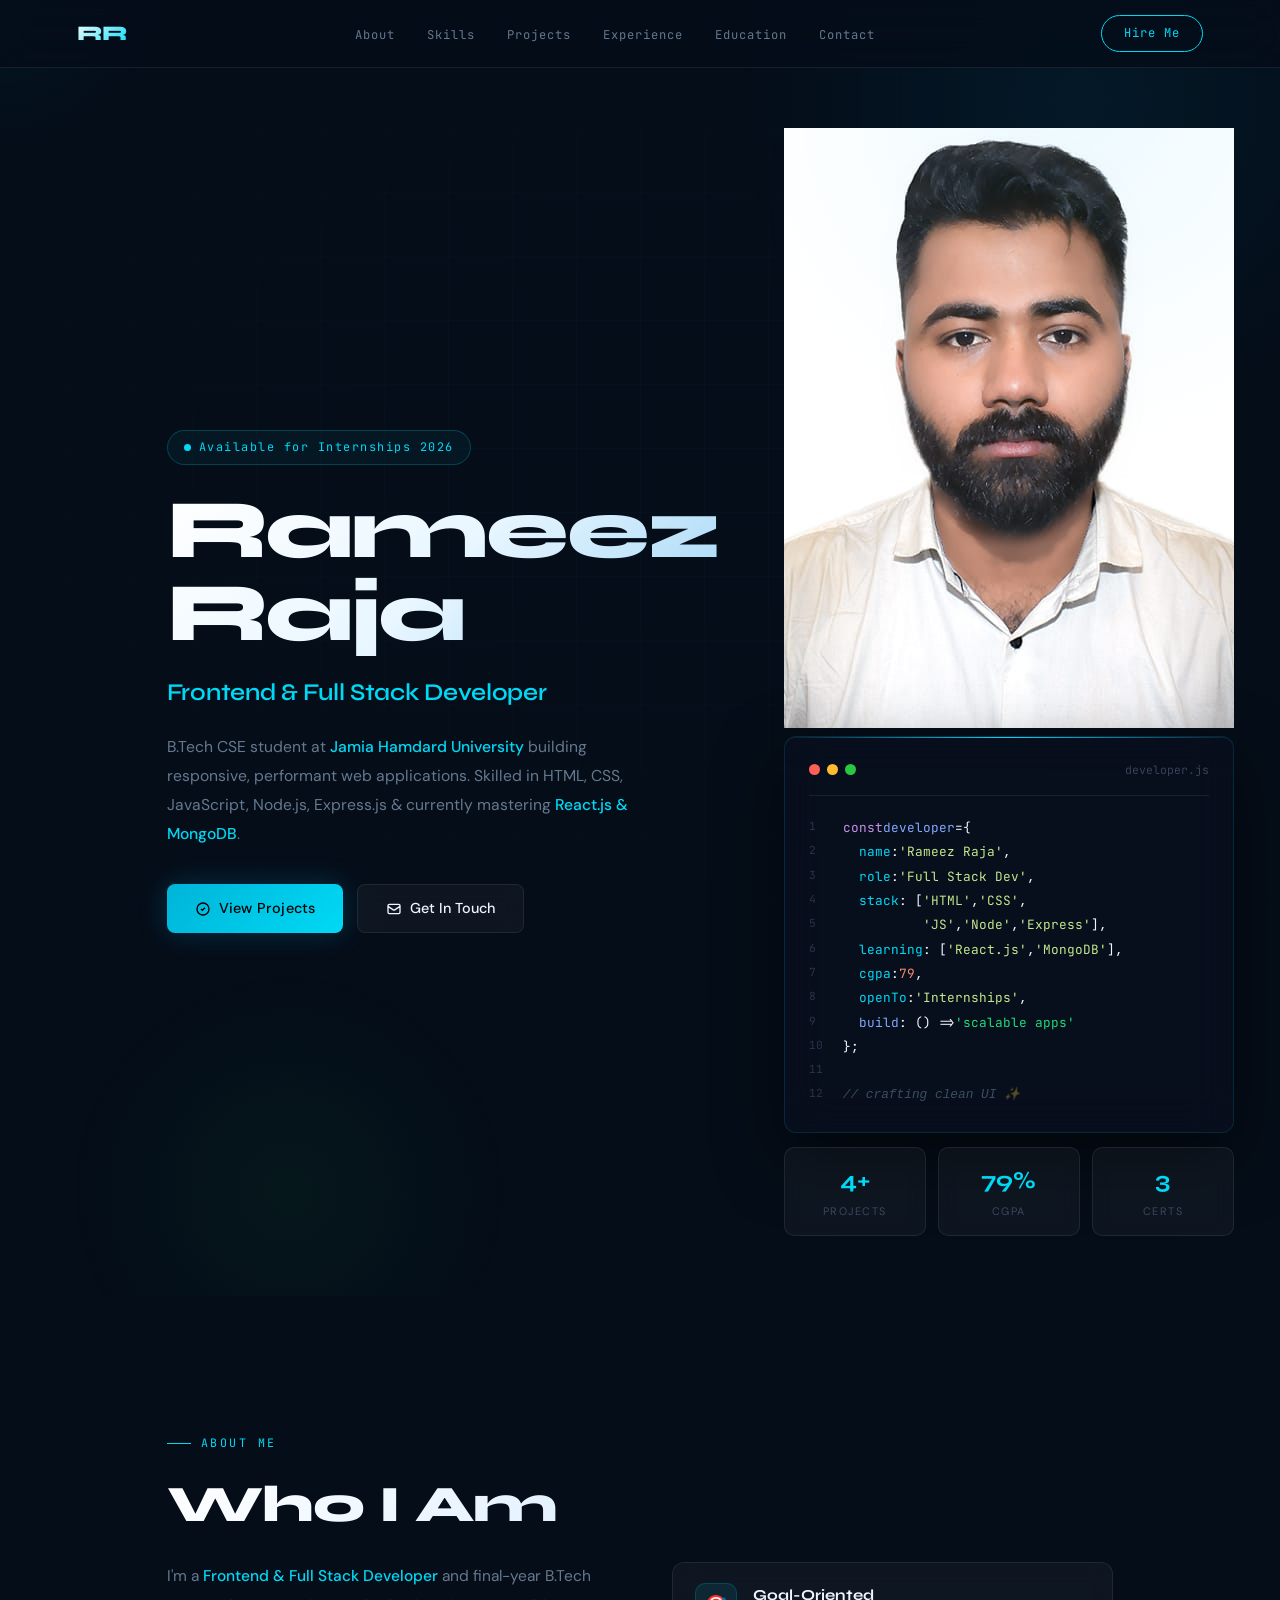
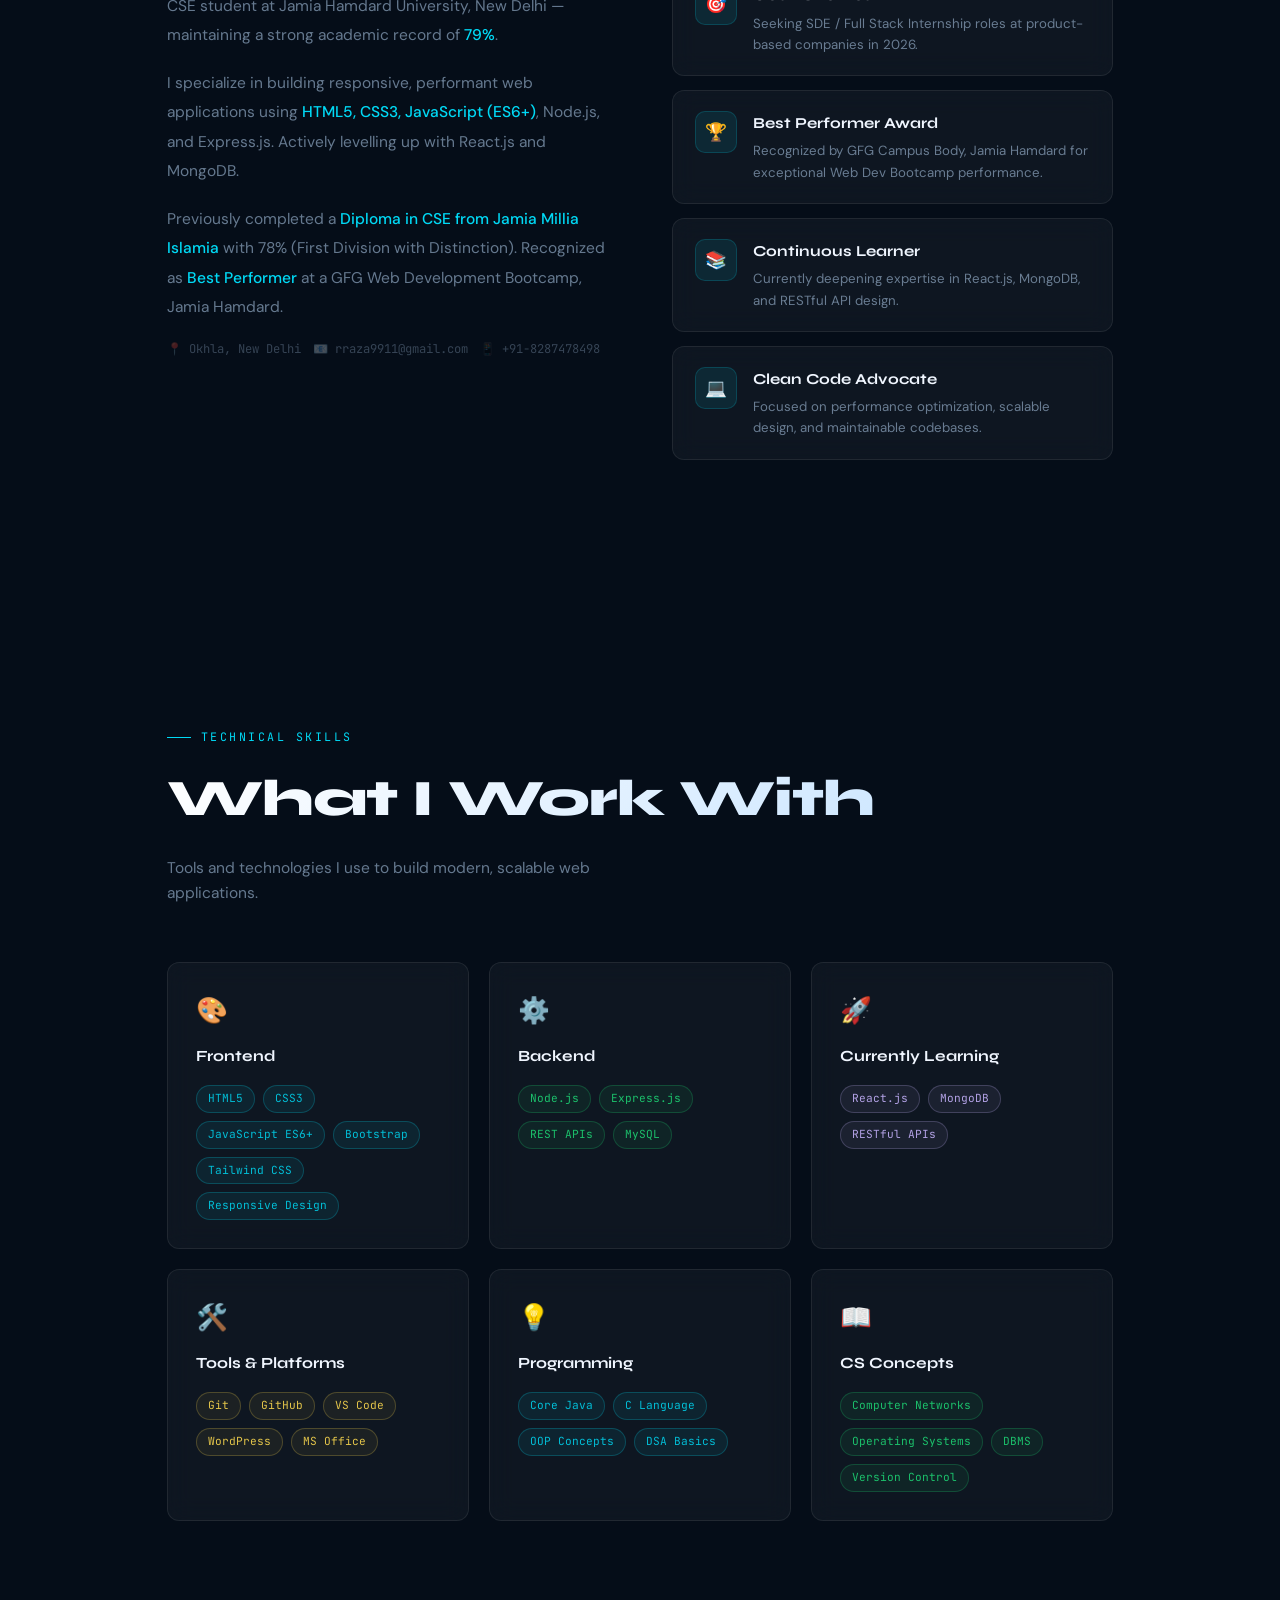
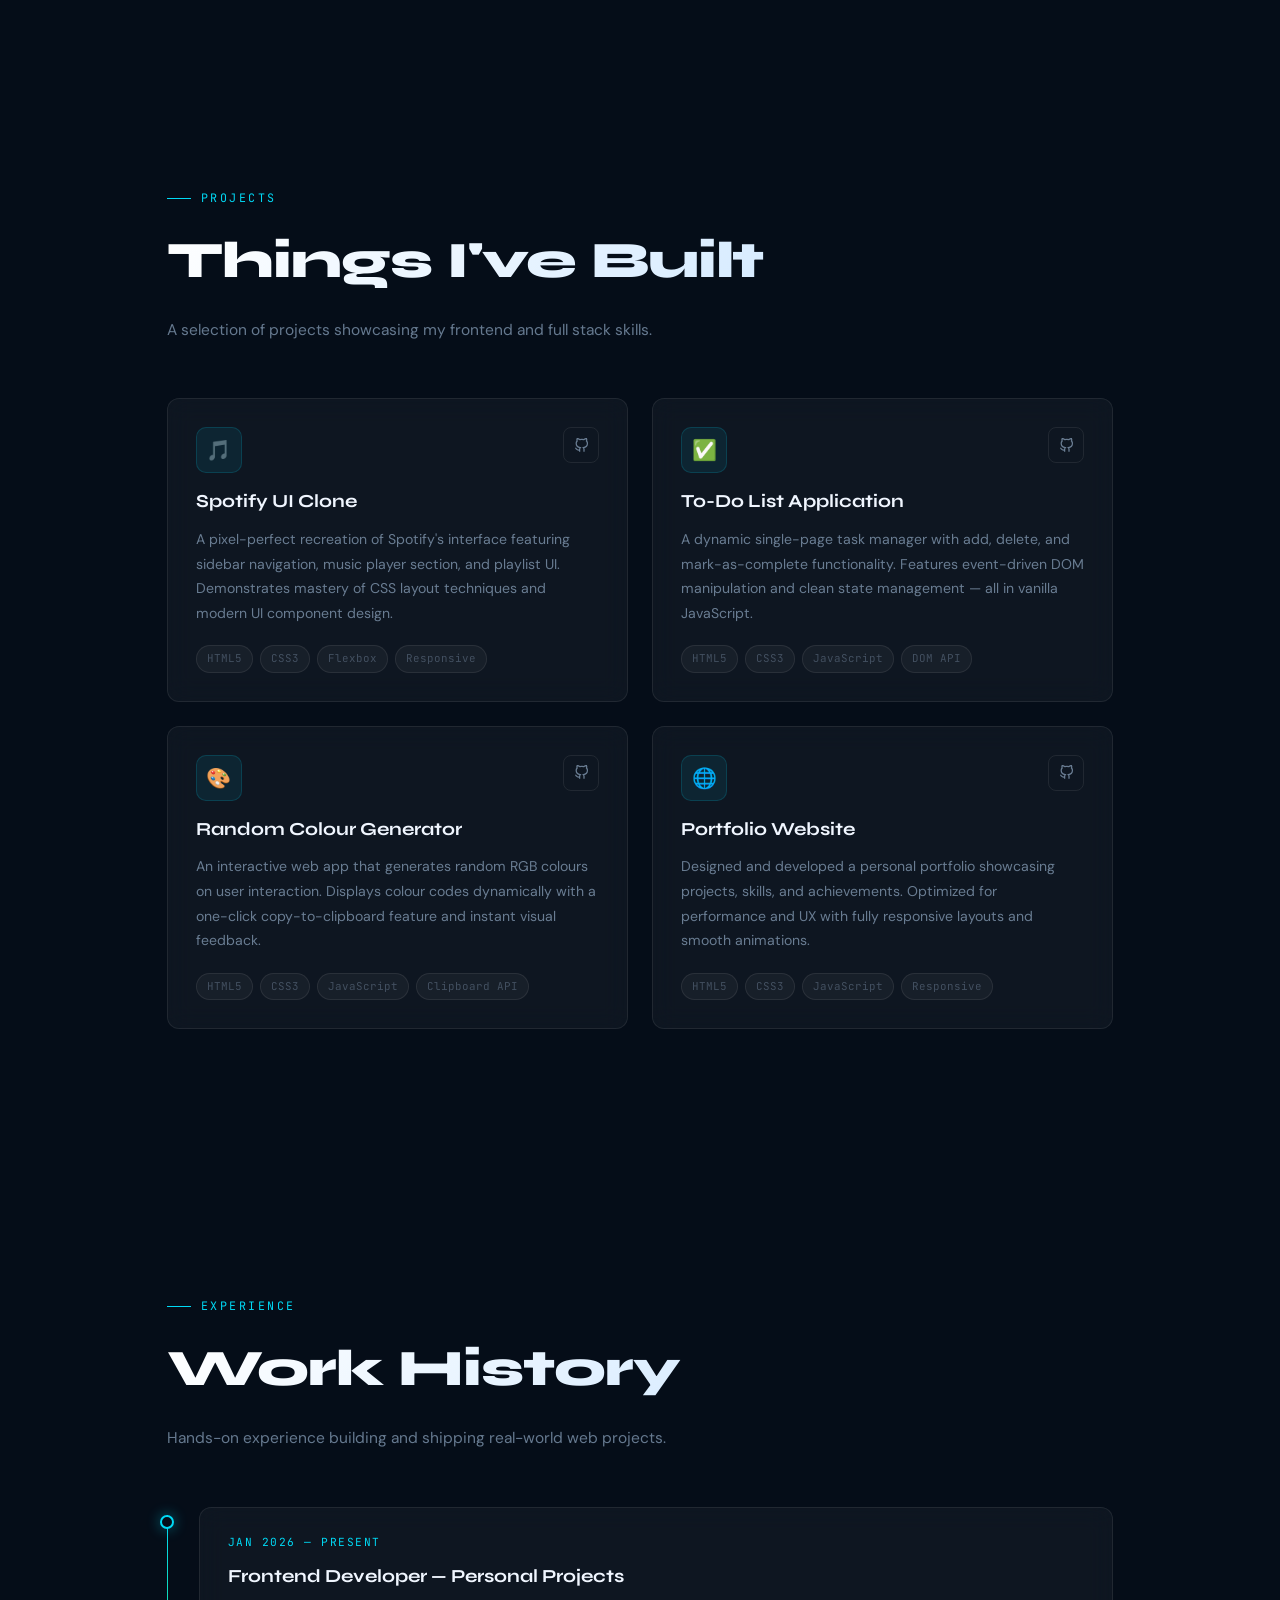
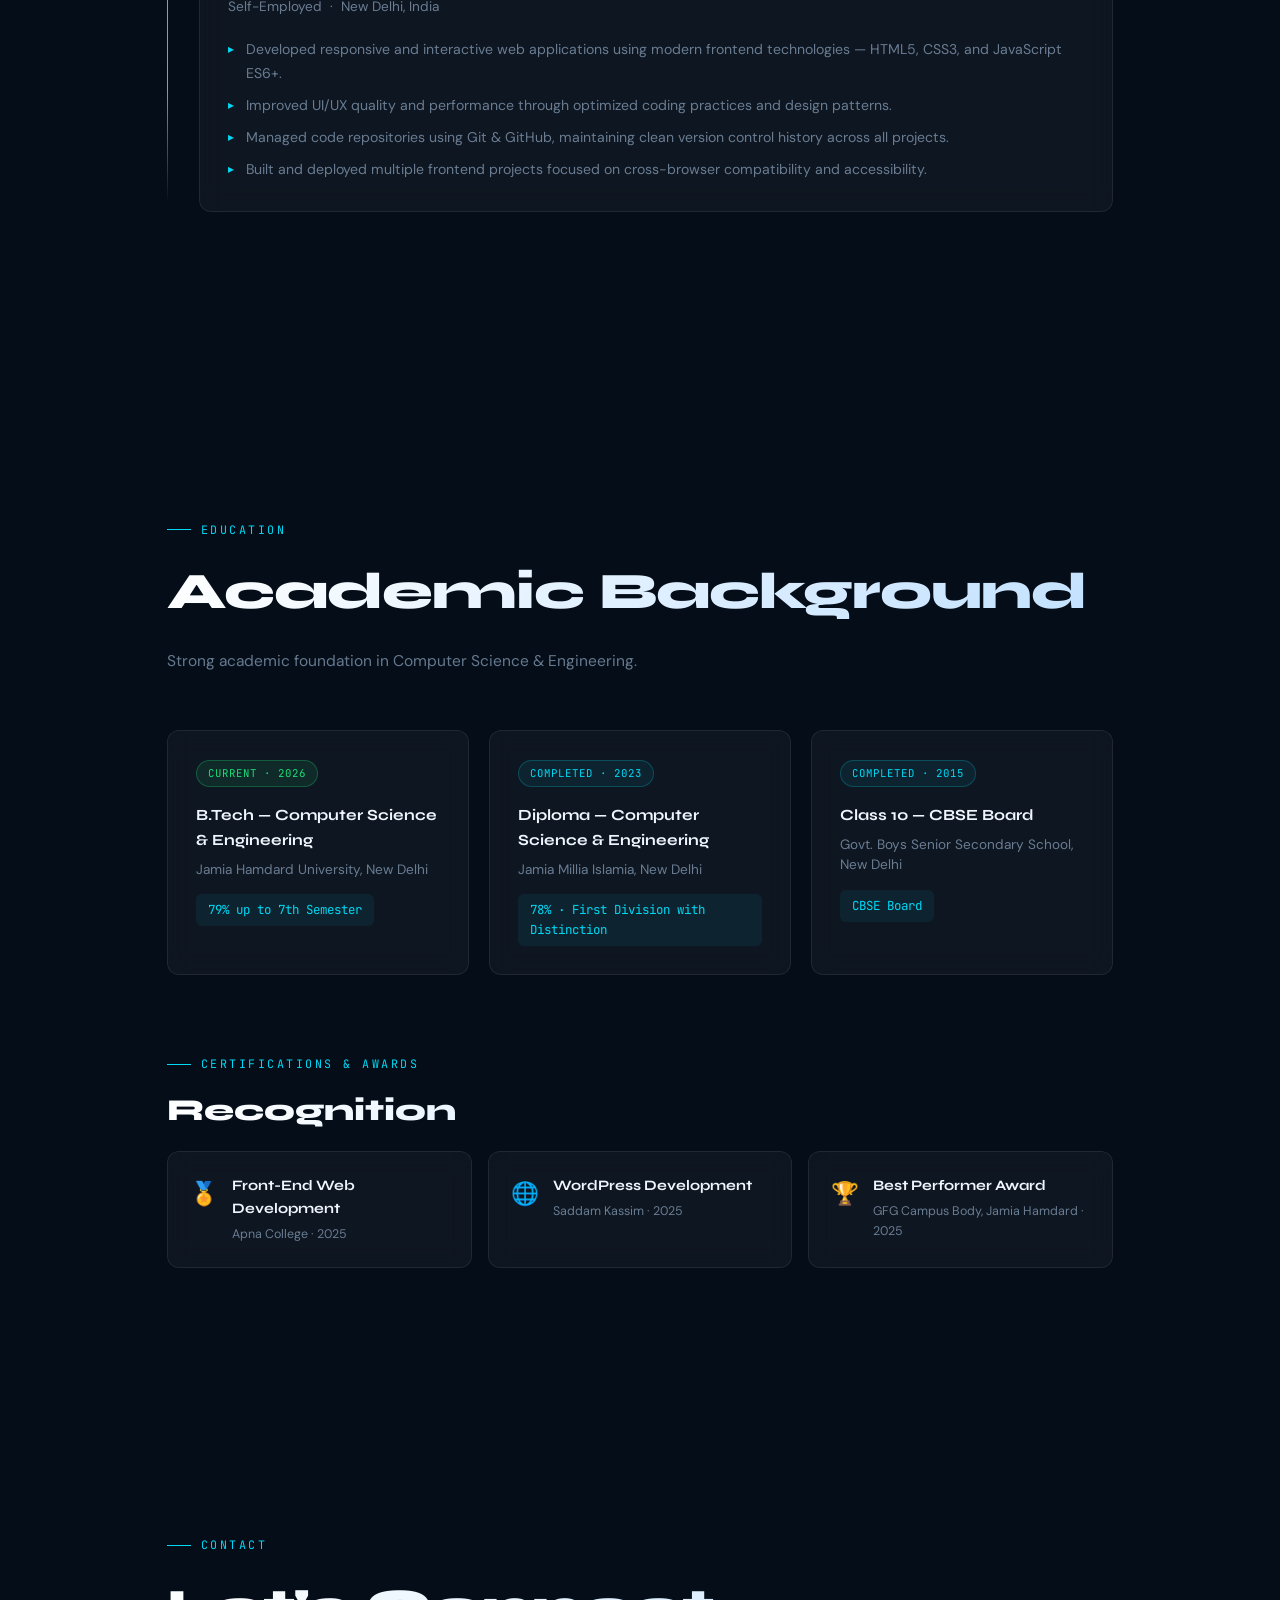
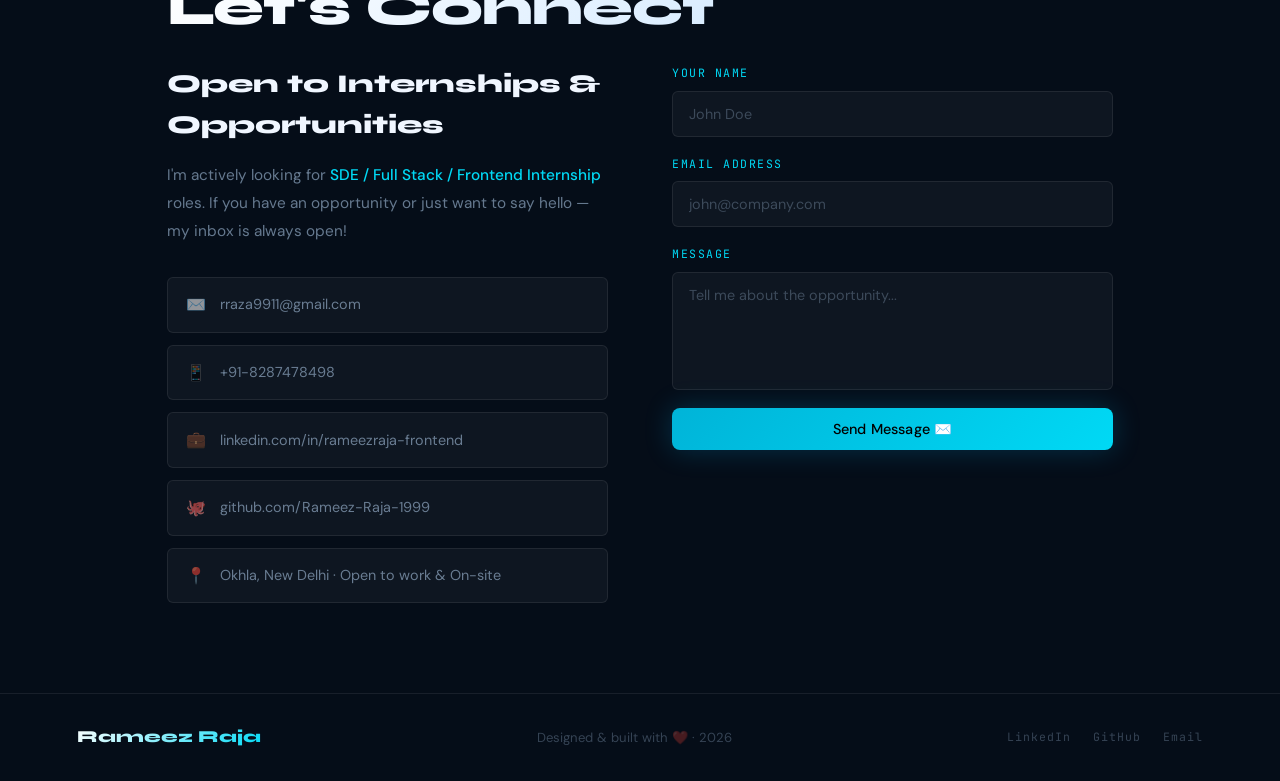
==== commit 8c53efd5: "adding image" ====
--- a/rameez-portfolio/index.html
+++ b/rameez-portfolio/index.html
@@ -74,7 +74,8 @@
       </div>
 
       <!-- RIGHT: Code card -->
-      <!-- <div class="hero-visual">
+      <div class="hero-visual">
+        <img src="./assest/WhatsApp Image 2025-07-15 at 9.05.21 PM.jpeg" alt="">
         <div class="code-card">
           <div class="code-card-header">
             <div class="dot-red"></div>
@@ -111,7 +112,14 @@
             <div class="stat-lbl">CERTS</div>
           </div>
         </div>
-      </div> -->
+      </div>
+
+
+
+
+
+
+
 
     </div>
   </div>
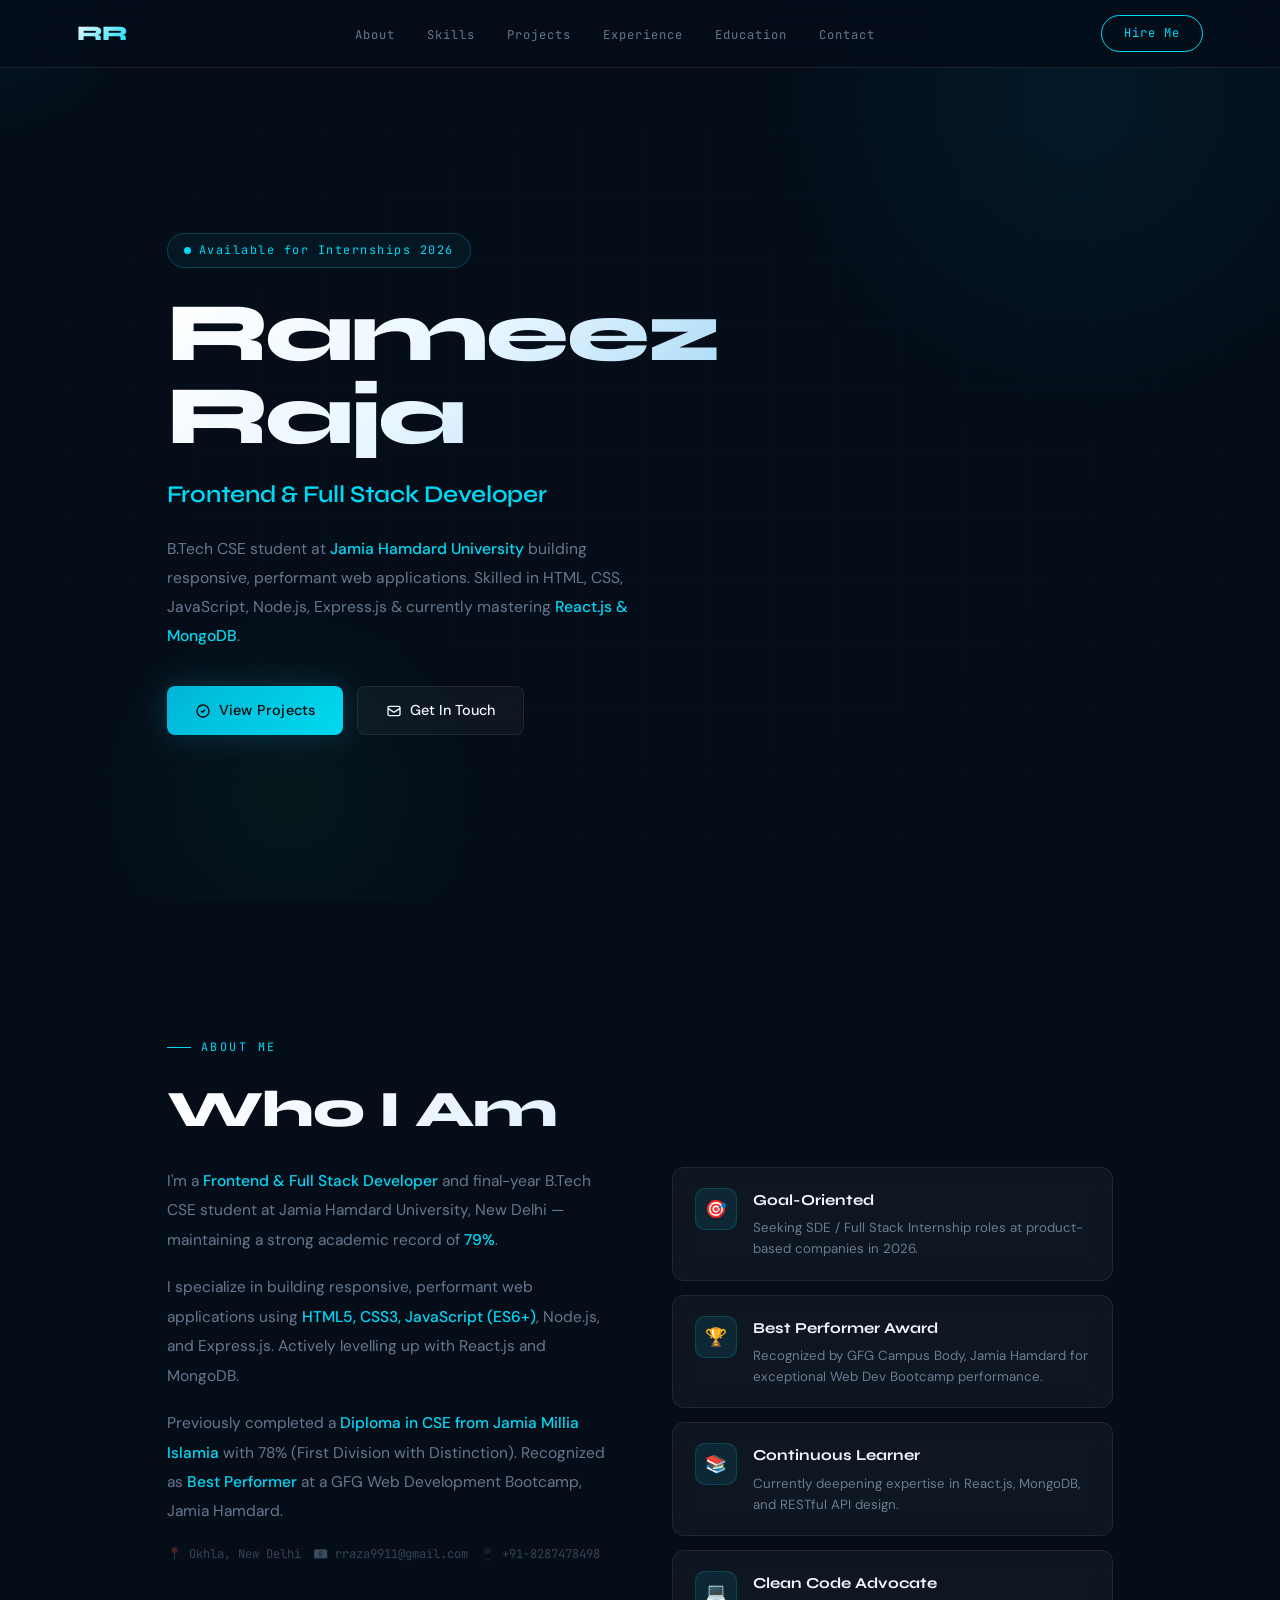
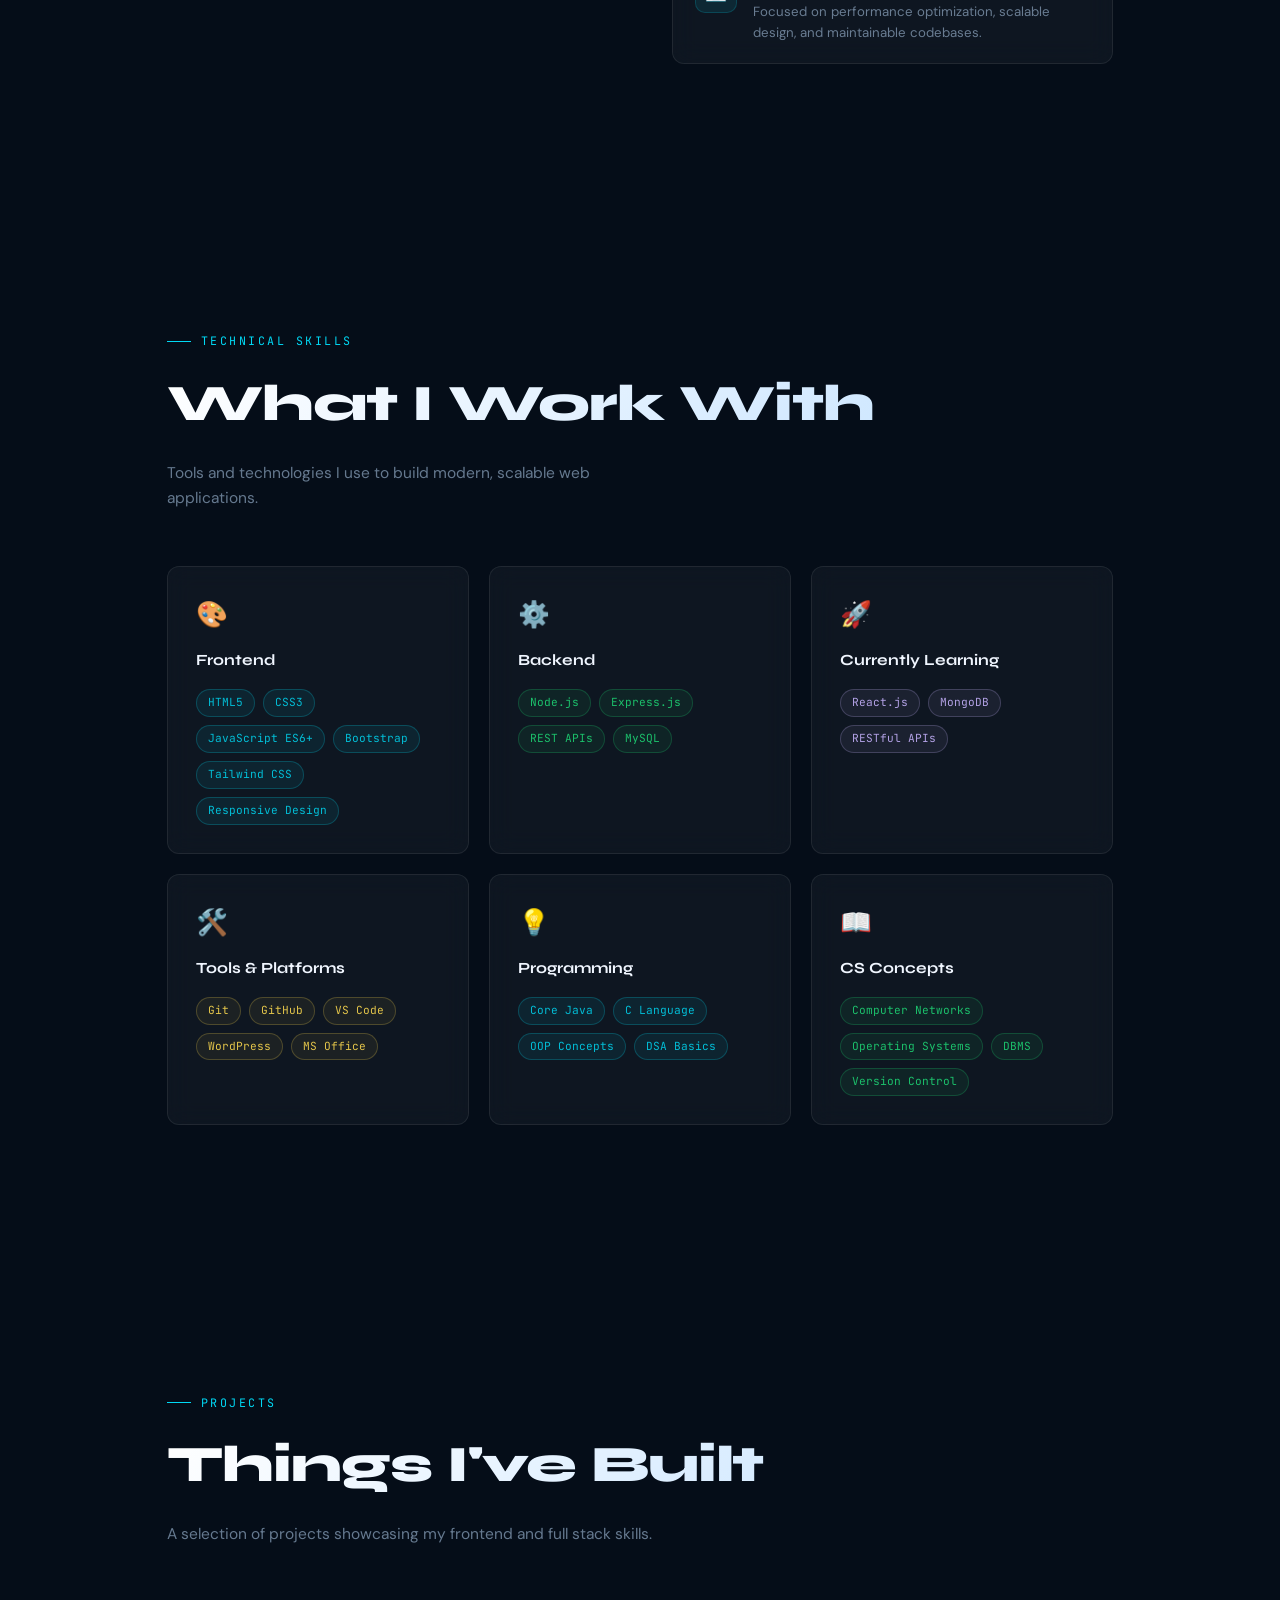
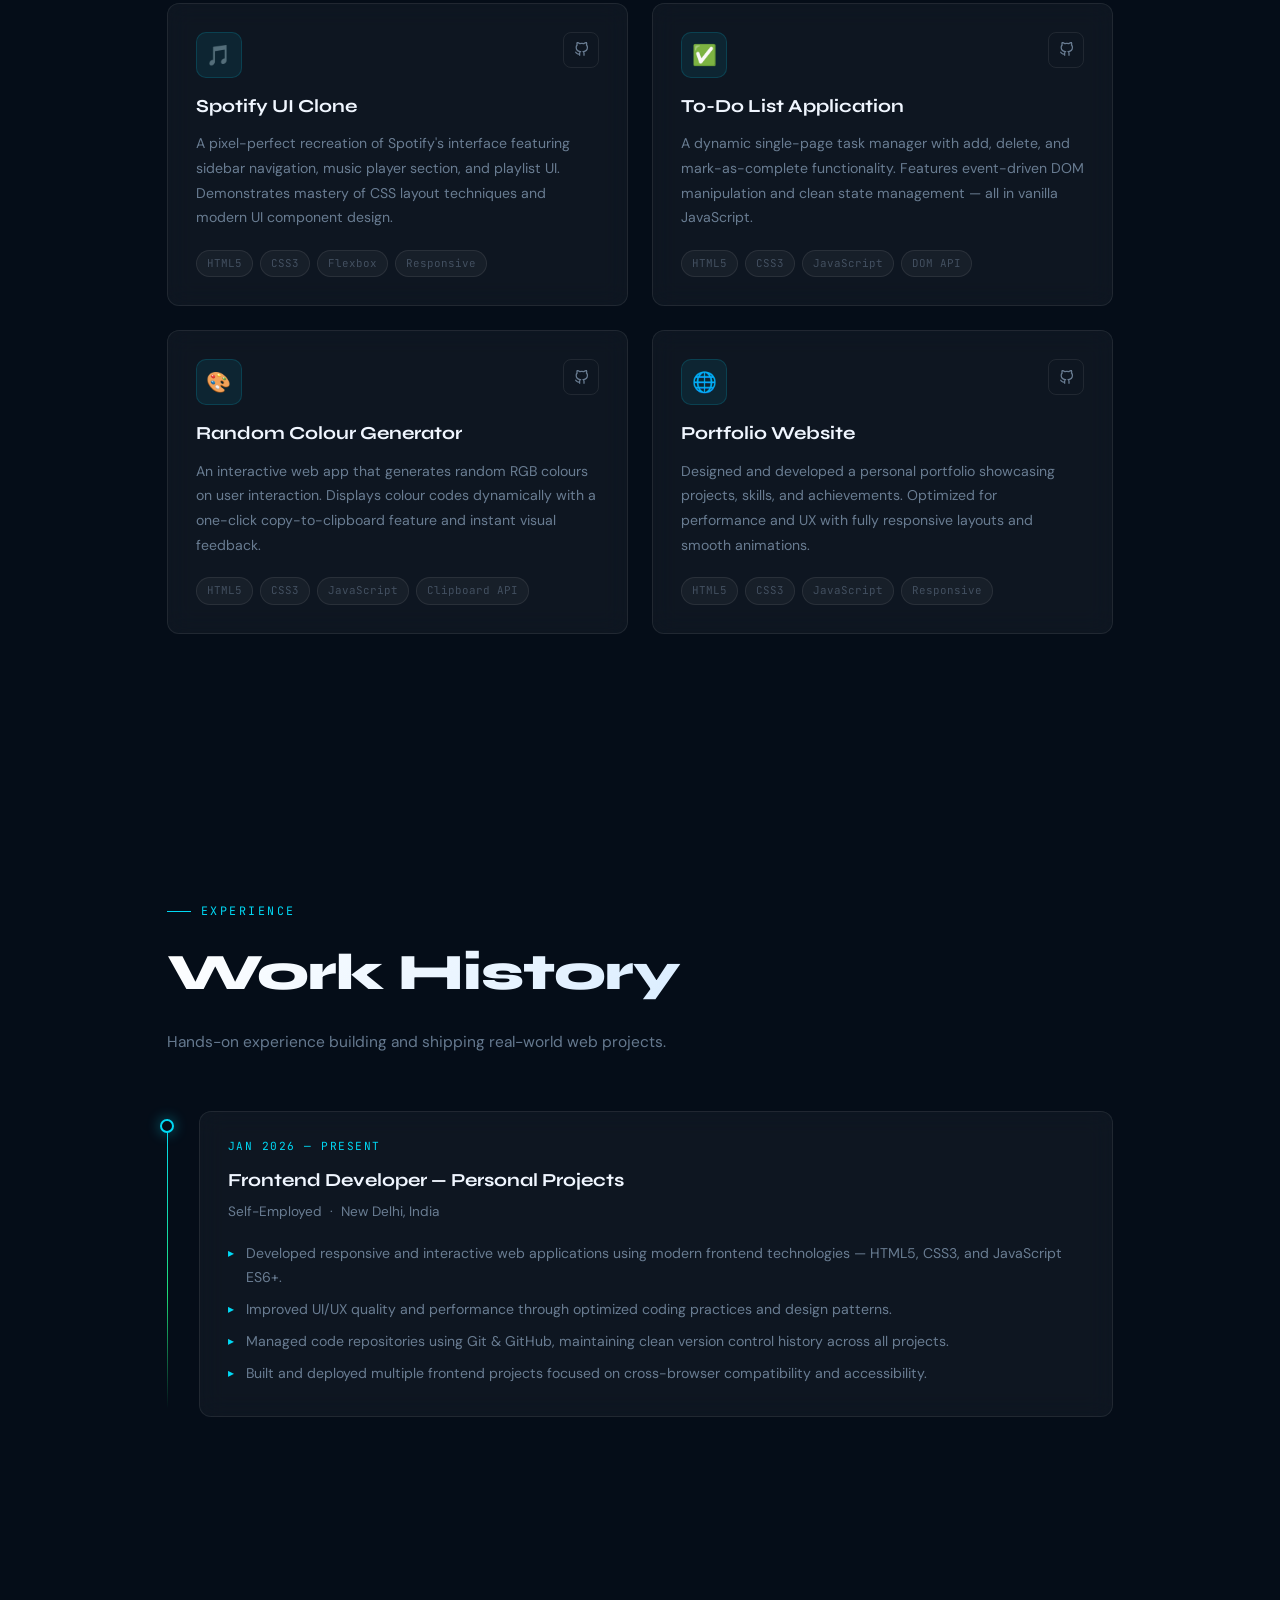
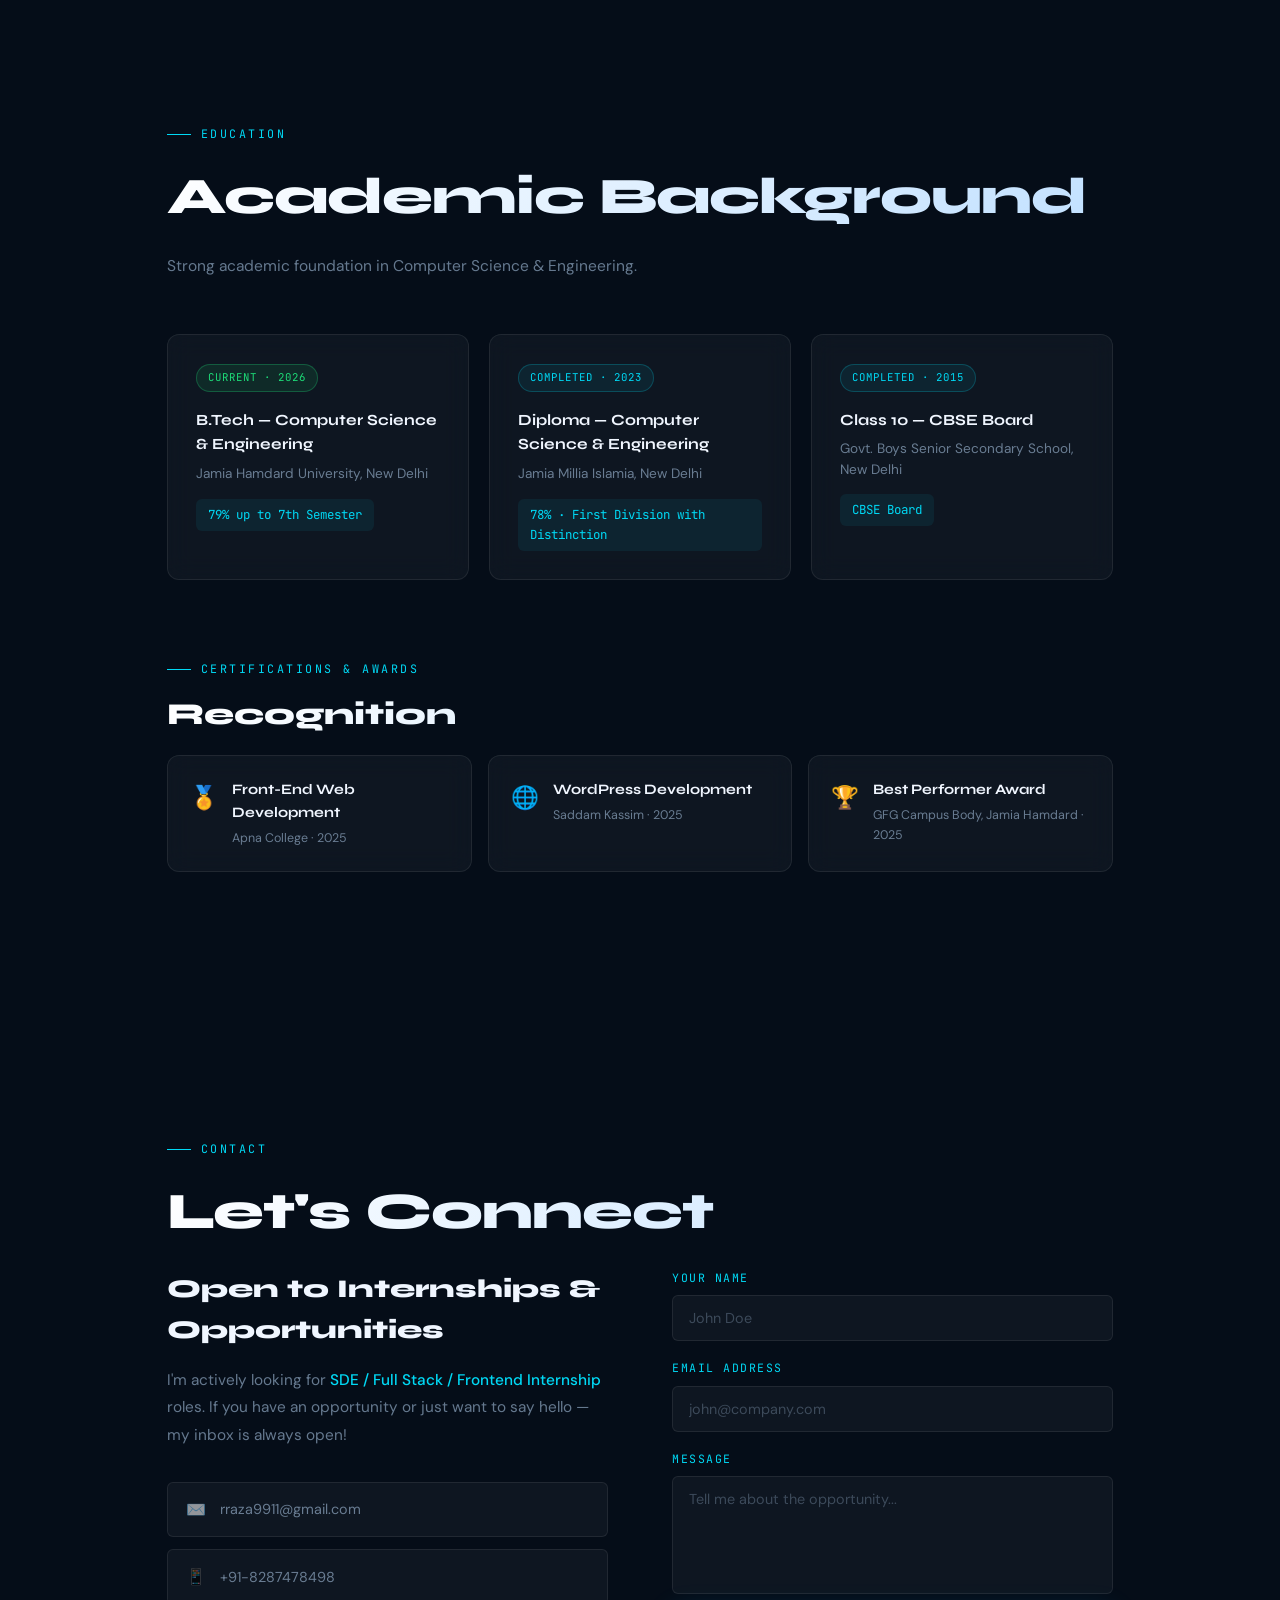
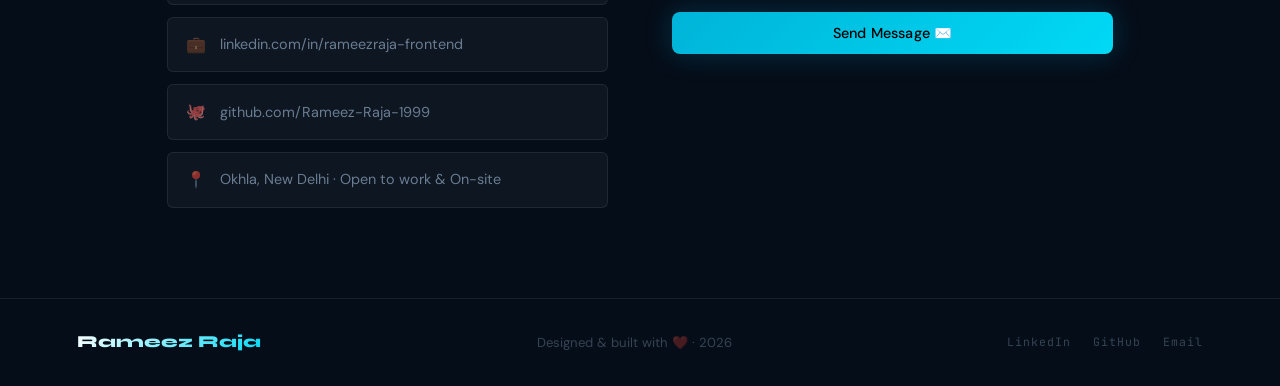
==== commit 15184a7d: "removing images" ====
--- a/rameez-portfolio/index.html
+++ b/rameez-portfolio/index.html
@@ -75,8 +75,8 @@
 
       <!-- RIGHT: Code card -->
       <div class="hero-visual">
-        <img src="./assest/WhatsApp Image 2025-07-15 at 9.05.21 PM.jpeg" alt="">
-        <div class="code-card">
+        <!-- <img src="./assest/WhatsApp Image 2025-07-15 at 9.05.21 PM.jpeg" alt="profile-pic" class="profile-pic"> -->
+        <!-- <div class="code-card">
           <div class="code-card-header">
             <div class="dot-red"></div>
             <div class="dot-yellow"></div>
@@ -112,7 +112,7 @@
             <div class="stat-lbl">CERTS</div>
           </div>
         </div>
-      </div>
+      </div> -->
 
 
 
--- a/rameez-portfolio/style.css
+++ b/rameez-portfolio/style.css
@@ -571,3 +571,10 @@
   .stat-chip  { padding:10px 4px; }
   .stat-num   { font-size:1.1rem; }
 }
+
+.profile-pic{
+  height: 300px;
+  width: 300px;
+  border-radius: 50%;
+  object-fit: fill;
+}
